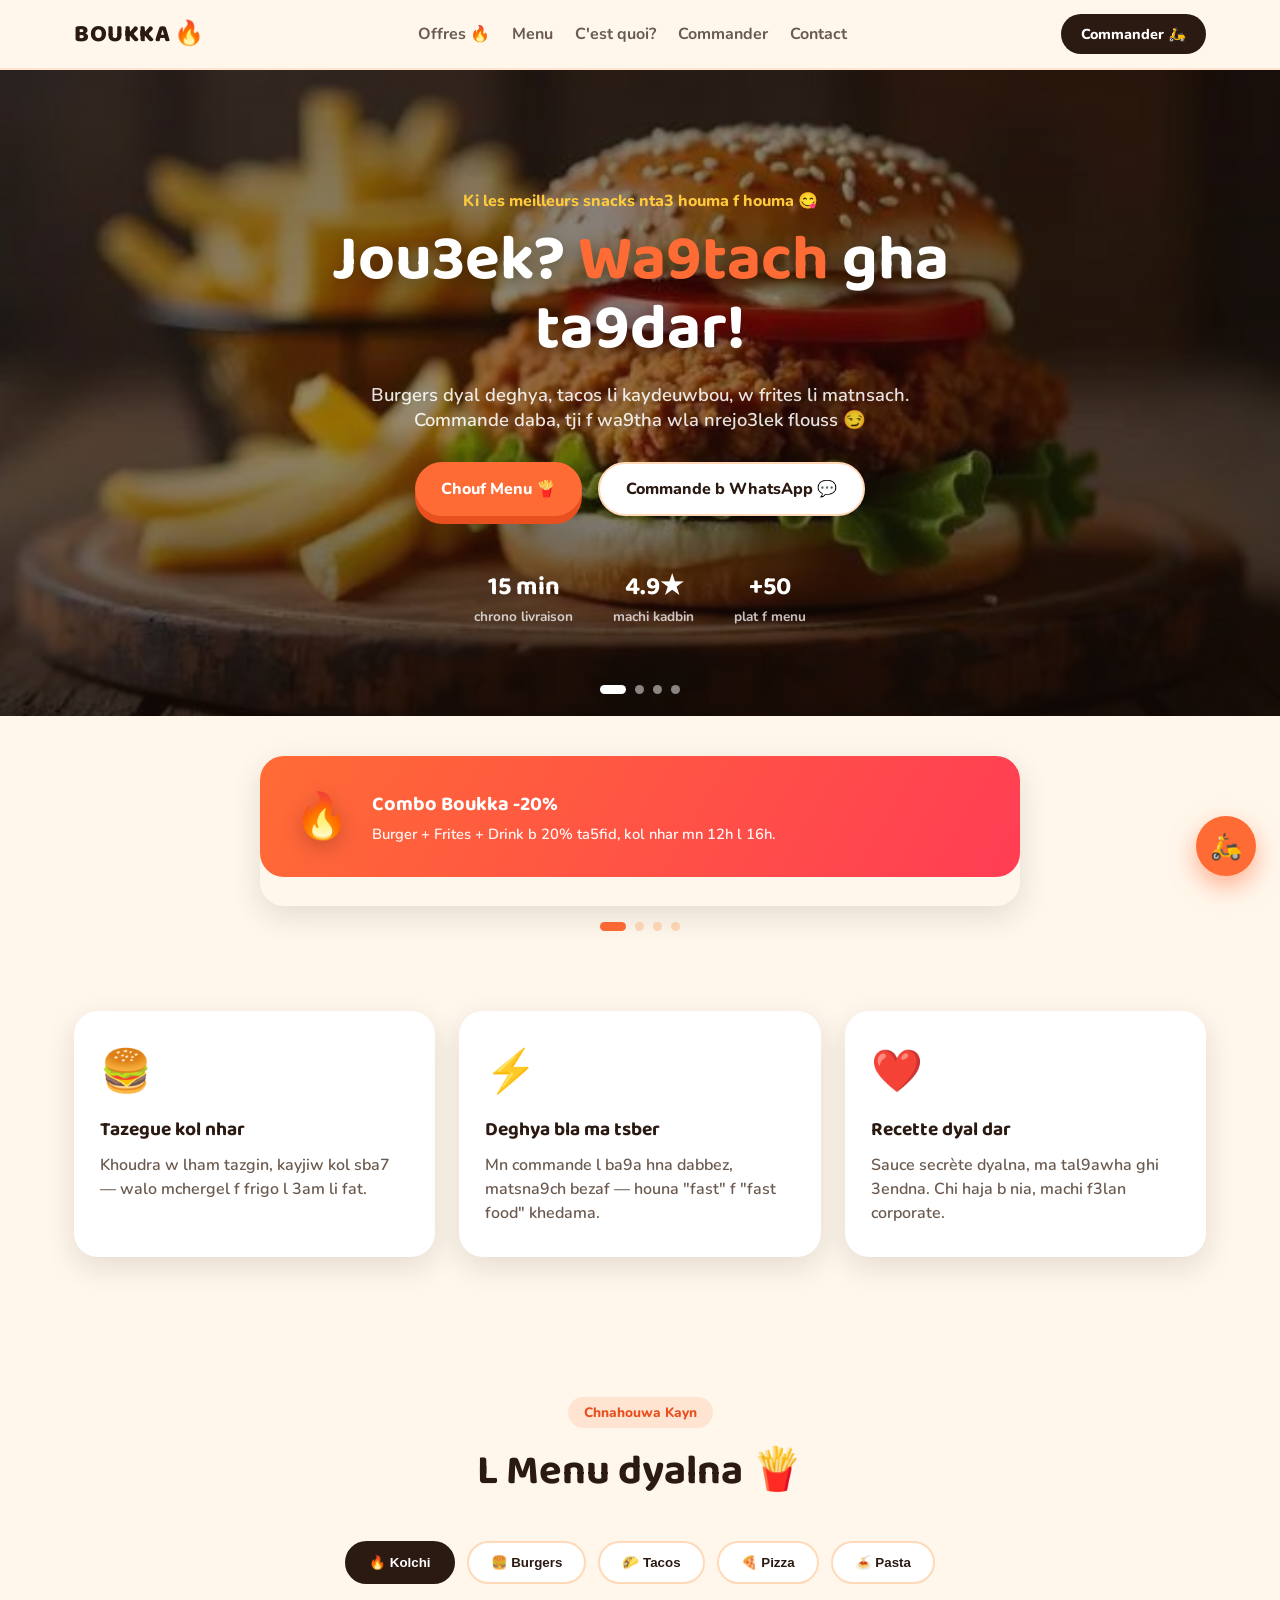
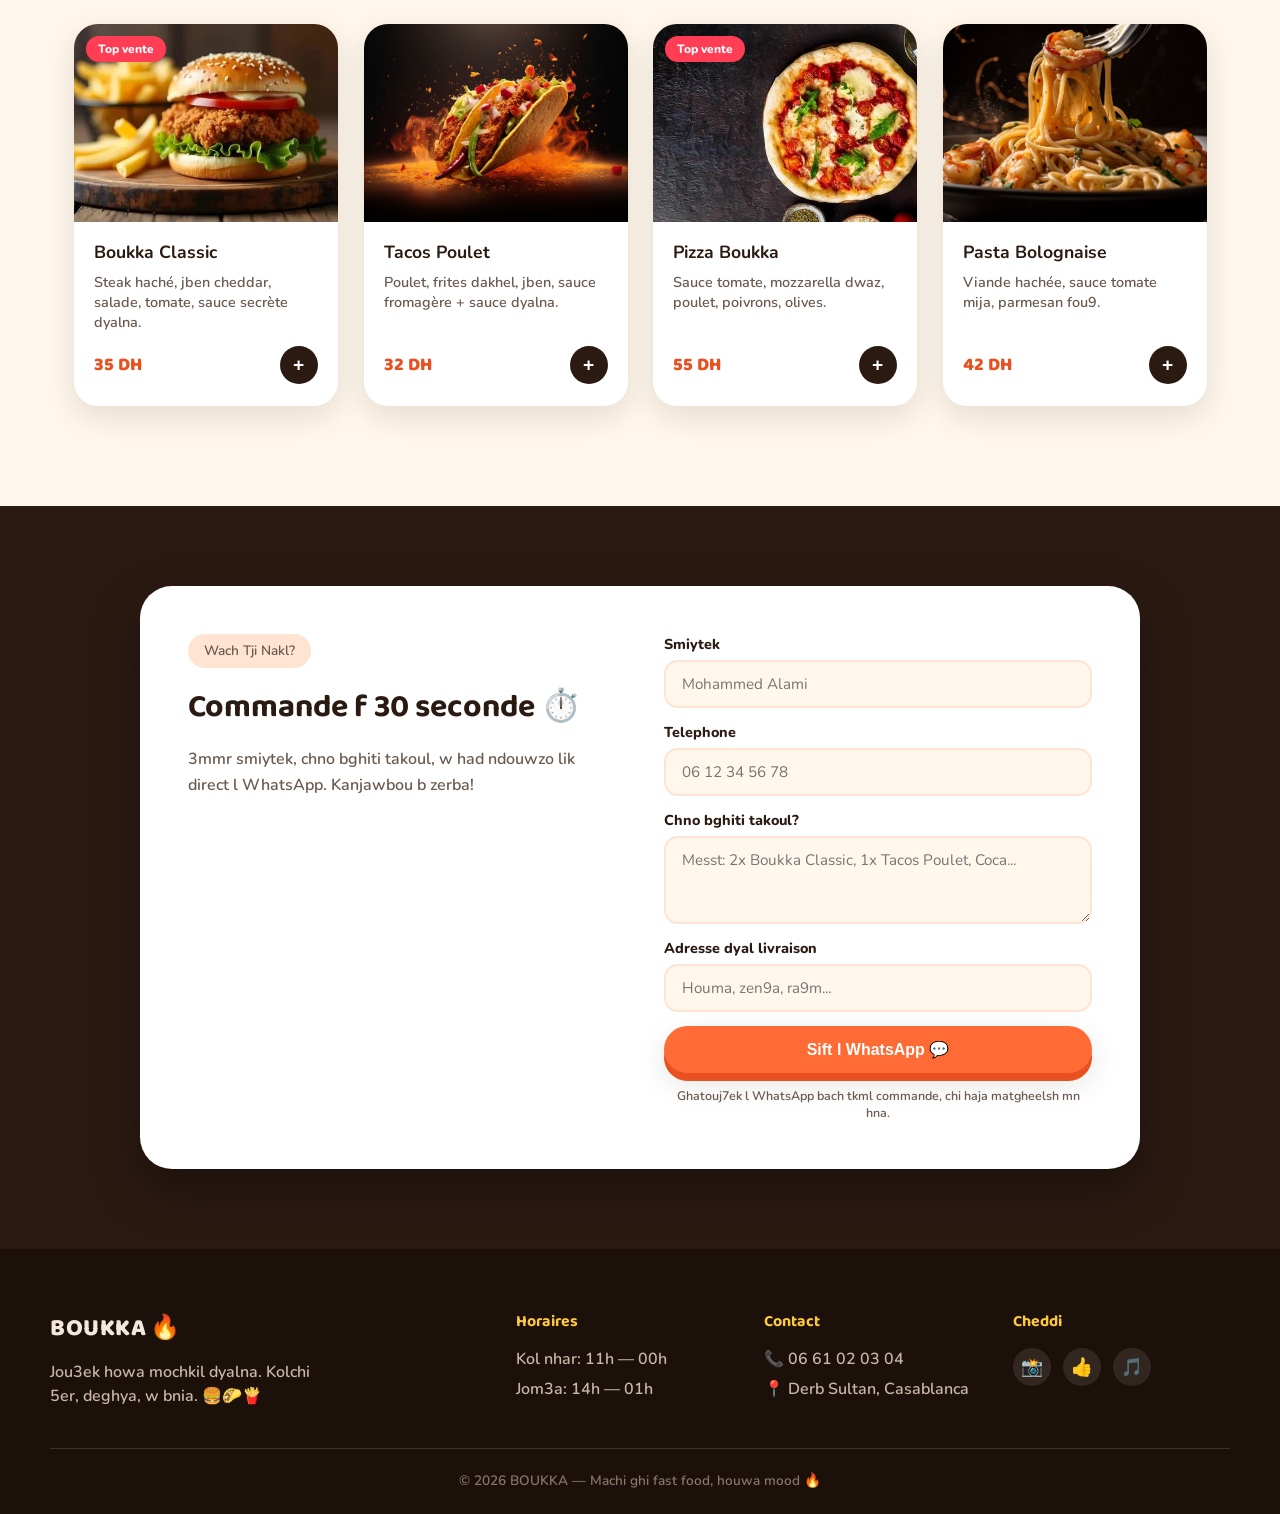
==== index.html @ 58d84404 "Initial commit: BOUKKA fast food website Site vitrine b menu, product pages, offers carousel, hero b" ====
<!DOCTYPE html>
<html lang="fr">
<head>
<meta charset="UTF-8">
<meta name="viewport" content="width=device-width, initial-scale=1.0">
<title>BOUKKA 🔥 Fast Food</title>
<link rel="preconnect" href="https://fonts.googleapis.com">
<link rel="preconnect" href="https://fonts.gstatic.com" crossorigin>
<link href="https://fonts.googleapis.com/css2?family=Baloo+2:wght@500;700;800&family=Nunito:wght@400;600;700;800&display=swap" rel="stylesheet">
<link rel="stylesheet" href="style.css">
</head>
<body>

<!-- ===== NAV ===== -->
<header class="nav" id="nav">
  <div class="nav-inner">
    <a href="#top" class="logo">BOUKKA<span>🔥</span></a>
    <nav class="nav-links" id="navLinks">
      <a href="#offers">Offres 🔥</a>
      <a href="#menu">Menu</a>
      <a href="#about">C'est quoi?</a>
      <a href="#order">Commander</a>
      <a href="#contact">Contact</a>
    </nav>
    <a href="#order" class="btn btn-nav">Commander 🛵</a>
    <button class="burger" id="burgerBtn" aria-label="menu">
      <span></span><span></span><span></span>
    </button>
  </div>
</header>

<!-- ===== HERO (tsawer khalfiya kaydouzo automatiquement) ===== -->
<section class="hero" id="top">
  <div class="hero-bg" id="heroBg">
    <div class="hero-bg-slide active"><img src="images/burger.jpg" alt="Boukka Classic"></div>
    <div class="hero-bg-slide"><img src="images/tacos.jpg" alt="Tacos Poulet"></div>
    <div class="hero-bg-slide"><img src="images/pizza.jpg" alt="Pizza Boukka"></div>
    <div class="hero-bg-slide"><img src="images/pasta.jpg" alt="Pasta Bolognaise"></div>
  </div>
  <div class="hero-overlay"></div>
  <div class="floaties">
    <span style="--x:8%; --d:0s;">🍔</span>
    <span style="--x:80%; --d:1.5s;">🌮</span>
    <span style="--x:20%; --d:3s;">🍟</span>
    <span style="--x:65%; --d:.8s;">🥤</span>
    <span style="--x:45%; --d:2.2s;">🍕</span>
    <span style="--x:90%; --d:3.6s;">🍗</span>
  </div>

  <div class="hero-content">
    <p class="hero-eyebrow">Ki les meilleurs snacks nta3 houma f houma 😋</p>
    <h1>Jou3ek? <span class="highlight">Wa9tach</span> gha ta9dar!</h1>
    <p class="hero-sub">Burgers dyal deghya, tacos li kaydeuwbou, w frites li matnsach. Commande daba, tji f wa9tha wla nrejo3lek flouss 😏</p>
    <div class="hero-cta">
      <a href="#menu" class="btn btn-primary">Chouf Menu 🍟</a>
      <a href="#order" class="btn btn-ghost">Commande b WhatsApp 💬</a>
    </div>
    <div class="hero-stats" id="heroStats">
      <div><strong data-count="15" data-suffix=" min">0 min</strong><span>chrono livraison</span></div>
      <div><strong data-count="4.9" data-decimals="1" data-suffix="★">0★</strong><span>machi kadbin</span></div>
      <div><strong data-count="50" data-prefix="+">+0</strong><span>plat f menu</span></div>
    </div>
  </div>
  <div class="hero-dots" id="heroDots"></div>
</section>

<!-- ===== OFFERS ===== -->
<section class="offers" id="offers">
  <div class="offers-inner">
    <div class="offers-track" id="offersTrack">
      <div class="offer-slide active">
        <span class="offer-emoji">🔥</span>
        <div class="offer-text">
          <h3>Combo Boukka -20%</h3>
          <p>Burger + Frites + Drink b 20% ta5fid, kol nhar mn 12h l 16h.</p>
        </div>
      </div>
      <div class="offer-slide">
        <span class="offer-emoji">🛵</span>
        <div class="offer-text">
          <h3>Livraison Gratuite</h3>
          <p>Fo9 100 DH d commande, matkhelseh walo f livraison.</p>
        </div>
      </div>
      <div class="offer-slide">
        <span class="offer-emoji">🍕🍕</span>
        <div class="offer-text">
          <h3>2 Pizza b Prix Wa7ed</h3>
          <p>Kol nhar tlata, khod jouj pizza w khelles ghi wa7da.</p>
        </div>
      </div>
      <div class="offer-slide">
        <span class="offer-emoji">⏰</span>
        <div class="offer-text">
          <h3>Happy Hour -15%</h3>
          <p>Mn 18h l 20h, kol commande -15% automatiquement.</p>
        </div>
      </div>
    </div>
    <div class="offers-dots" id="offersDots"></div>
  </div>
</section>

<!-- ===== ABOUT ===== -->
<section class="about" id="about">
  <div class="about-card reveal">
    <span class="emoji-big">🍔</span>
    <h3>Tazegue kol nhar</h3>
    <p>Khoudra w lham tazgin, kayjiw kol sba7 — walo mchergel f frigo l 3am li fat.</p>
  </div>
  <div class="about-card reveal">
    <span class="emoji-big">⚡</span>
    <h3>Deghya bla ma tsber</h3>
    <p>Mn commande l ba9a hna dabbez, matsna9ch bezaf — houna "fast" f "fast food" khedama.</p>
  </div>
  <div class="about-card reveal">
    <span class="emoji-big">❤️</span>
    <h3>Recette dyal dar</h3>
    <p>Sauce secrète dyalna, ma tal9awha ghi 3endna. Chi haja b nia, machi f3lan corporate.</p>
  </div>
</section>

<!-- ===== MENU ===== -->
<section class="menu" id="menu">
  <div class="section-head reveal">
    <p class="eyebrow">Chnahouwa Kayn</p>
    <h2>L Menu dyalna 🍟</h2>
  </div>

  <div class="tabs" id="tabs">
    <button class="tab active" data-cat="all">🔥 Kolchi</button>
    <button class="tab" data-cat="burgers">🍔 Burgers</button>
    <button class="tab" data-cat="tacos">🌮 Tacos</button>
    <button class="tab" data-cat="pizza">🍕 Pizza</button>
    <button class="tab" data-cat="pasta">🍝 Pasta</button>
  </div>

  <div class="menu-grid" id="menuGrid">
    <!-- filled by JS -->
  </div>
</section>

<!-- ===== ORDER ===== -->
<section class="order" id="order">
  <div class="order-card reveal">
    <div class="order-text">
      <p class="eyebrow">Wach Tji Nakl?</p>
      <h2>Commande f 30 seconde ⏱️</h2>
      <p>3mmr smiytek, chno bghiti takoul, w had ndouwzo lik direct l WhatsApp. Kanjawbou b zerba!</p>
    </div>
    <form class="order-form" id="orderForm">
      <div class="field">
        <label for="name">Smiytek</label>
        <input type="text" id="name" placeholder="Mohammed Alami" required>
      </div>
      <div class="field">
        <label for="phone">Telephone</label>
        <input type="tel" id="phone" placeholder="06 12 34 56 78" required>
      </div>
      <div class="field">
        <label for="items">Chno bghiti takoul?</label>
        <textarea id="items" rows="3" placeholder="Messt: 2x Boukka Classic, 1x Tacos Poulet, Coca..." required></textarea>
      </div>
      <div class="field">
        <label for="address">Adresse dyal livraison</label>
        <input type="text" id="address" placeholder="Houma, zen9a, ra9m..." required>
      </div>
      <button type="submit" class="btn btn-primary btn-full">Sift l WhatsApp 💬</button>
      <p class="form-note">Ghatouj7ek l WhatsApp bach tkml commande, chi haja matgheelsh mn hna.</p>
    </form>
  </div>
</section>

<!-- ===== CONTACT / FOOTER ===== -->
<footer class="footer" id="contact">
  <div class="footer-top">
    <div class="footer-brand">
      <span class="logo">BOUKKA<span>🔥</span></span>
      <p>Jou3ek howa mochkil dyalna. Kolchi 5er, deghya, w bnia. 🍔🌮🍟</p>
    </div>
    <div class="footer-col">
      <h4>Horaires</h4>
      <p>Kol nhar: 11h — 00h</p>
      <p>Jom3a: 14h — 01h</p>
    </div>
    <div class="footer-col">
      <h4>Contact</h4>
      <p>📞 06 61 02 03 04</p>
      <p>📍 Derb Sultan, Casablanca</p>
    </div>
    <div class="footer-col">
      <h4>Cheddi</h4>
      <div class="socials">
        <a href="#" aria-label="instagram">📸</a>
        <a href="#" aria-label="facebook">👍</a>
        <a href="#" aria-label="tiktok">🎵</a>
      </div>
    </div>
  </div>
  <div class="footer-bottom">
    <p>© 2026 BOUKKA — Machi ghi fast food, houwa mood 🔥</p>
  </div>
</footer>

<a href="#order" class="fab" aria-label="commande rapide">🛵</a>

<script src="menu-data.js"></script>
<script src="script.js"></script>
</body>
</html>
---- style.css ----
/* ===== Tokens ===== */
:root{
  --orange:#ff6b35;
  --orange-dark:#e8501f;
  --yellow:#ffc93c;
  --red:#ff3d54;
  --cream:#fff7ec;
  --ink:#2b1a12;
  --ink-soft:#6b5a4f;
  --white:#ffffff;
  --shadow:0 10px 30px rgba(43,26,18,.12);
  --radius:24px;
  --radius-sm:14px;
  font-size:16px;
}

*{box-sizing:border-box; margin:0; padding:0;}

html{scroll-behavior:smooth;}

body{
  font-family:'Nunito', sans-serif;
  color:var(--ink);
  background:var(--cream);
  overflow-x:hidden;
}

h1,h2,h3,.logo{font-family:'Baloo 2', sans-serif;}

img{max-width:100%; display:block;}

a{text-decoration:none; color:inherit;}

ul{list-style:none;}

.eyebrow{
  display:inline-block;
  font-weight:800;
  color:var(--orange-dark);
  background:#ffe4d1;
  padding:6px 16px;
  border-radius:999px;
  font-size:.85rem;
  margin-bottom:10px;
}

/* ===== Buttons ===== */
.btn{
  display:inline-flex;
  align-items:center;
  justify-content:center;
  gap:8px;
  padding:14px 26px;
  border-radius:999px;
  font-weight:800;
  font-size:1rem;
  border:none;
  cursor:pointer;
  transition:transform .18s ease, box-shadow .18s ease, background .18s ease;
  white-space:nowrap;
}
.btn:active{transform:scale(.96);}

.btn-primary{
  background:var(--orange);
  color:var(--white);
  box-shadow:0 8px 0 var(--orange-dark), var(--shadow);
  position:relative;
  overflow:hidden;
}
.btn-primary:hover{transform:translateY(-3px); box-shadow:0 11px 0 var(--orange-dark), var(--shadow);}
.btn-primary::after{
  content:"";
  position:absolute;
  top:0; left:-60%;
  width:40%; height:100%;
  background:linear-gradient(120deg, transparent, rgba(255,255,255,.45), transparent);
  transform:skewX(-20deg);
  transition:left .6s ease;
}
.btn-primary:hover::after{left:130%;}

.btn-ghost{
  background:var(--white);
  color:var(--ink);
  border:2px solid #ffd9b8;
}
.btn-ghost:hover{background:#fff1e2; transform:translateY(-3px);}

.btn-nav{
  background:var(--ink);
  color:var(--white);
  padding:10px 20px;
  font-size:.9rem;
}
.btn-nav:hover{background:var(--orange);}

.btn-full{width:100%;}

/* ===== Nav ===== */
.nav{
  position:sticky; top:0; z-index:100;
  background:rgba(255,247,236,.85);
  backdrop-filter:blur(10px);
  border-bottom:2px solid #ffe4d1;
  transition:box-shadow .3s ease, border-color .3s ease;
}
.nav.scrolled{
  box-shadow:0 8px 24px rgba(43,26,18,.1);
  border-bottom-color:transparent;
}
.nav-inner{
  max-width:1180px;
  margin:0 auto;
  padding:14px 24px;
  display:flex;
  align-items:center;
  justify-content:space-between;
  gap:20px;
}
.logo{
  font-size:1.5rem;
  font-weight:800;
  letter-spacing:.5px;
  color:var(--ink);
}
.logo span{margin-left:4px;}
.nav-links{
  display:flex;
  gap:22px;
  font-weight:700;
  color:var(--ink-soft);
}
.nav-links a{white-space:nowrap;}
.nav-links a:hover{color:var(--orange-dark);}

.burger{
  display:none;
  flex-direction:column;
  gap:5px;
  background:none;
  border:none;
  cursor:pointer;
  padding:6px;
}
.burger span{
  width:26px; height:3px;
  background:var(--ink);
  border-radius:4px;
  transition:.3s;
}

/* ===== Hero (tsawer khalfiya + text fou9) ===== */
.hero{
  position:relative;
  padding:120px 24px 90px;
  min-height:640px;
  display:flex;
  align-items:center;
  justify-content:center;
  text-align:center;
  overflow:hidden;
}
.hero-bg{
  position:absolute;
  top:-8%; left:0; right:0;
  height:116%;
  z-index:0;
  will-change:transform;
}
.hero-bg-slide{
  position:absolute;
  inset:0;
  opacity:0;
  visibility:hidden;
  transition:opacity .9s ease;
}
.hero-bg-slide.active{
  opacity:1;
  visibility:visible;
}
.hero-bg-slide img{
  width:100%;
  height:100%;
  object-fit:cover;
}
.hero-overlay{
  position:absolute;
  inset:0;
  z-index:1;
  background:
    linear-gradient(0deg, rgba(20,10,6,.75) 0%, rgba(20,10,6,.45) 45%, rgba(20,10,6,.55) 100%);
}

.floaties{
  position:absolute; inset:0;
  pointer-events:none;
  z-index:2;
}
.floaties span{
  position:absolute;
  left:var(--x);
  top:110%;
  font-size:2.2rem;
  animation:floatUp 7s ease-in infinite;
  animation-delay:var(--d);
  filter:drop-shadow(0 6px 10px rgba(0,0,0,.15));
}
@keyframes floatUp{
  0%{transform:translateY(0) rotate(0deg); opacity:0;}
  10%{opacity:1;}
  90%{opacity:1;}
  100%{transform:translateY(-115vh) rotate(25deg); opacity:0;}
}

.hero-content{position:relative; z-index:3; max-width:780px; margin:0 auto;}
.hero-eyebrow{
  font-weight:800;
  color:var(--yellow);
  margin-bottom:14px;
  font-size:1rem;
}
.hero h1{
  color:var(--white);
  font-size:clamp(2.4rem, 6vw, 4rem);
  line-height:1.08;
  margin-bottom:18px;
  text-shadow:0 4px 18px rgba(0,0,0,.35);
}
.highlight{
  color:var(--orange);
  position:relative;
  display:inline-block;
}
.hero-sub{
  font-size:1.15rem;
  color:rgba(255,255,255,.88);
  max-width:560px;
  margin:0 auto 30px;
  font-weight:600;
}
.hero-cta{
  display:flex;
  gap:16px;
  justify-content:center;
  flex-wrap:wrap;
  margin-bottom:50px;
}
.hero-stats{
  display:flex;
  gap:40px;
  justify-content:center;
  flex-wrap:wrap;
}
.hero-stats div{display:flex; flex-direction:column;}
.hero-stats strong{font-size:1.6rem; font-family:'Baloo 2', sans-serif; color:var(--white);}
.hero-stats span{color:rgba(255,255,255,.75); font-weight:700; font-size:.85rem;}

.hero-dots{
  position:absolute;
  left:0; right:0; bottom:22px;
  display:flex;
  justify-content:center;
  gap:9px;
  z-index:3;
}
.hero-dots button{
  width:9px; height:9px;
  border-radius:50%;
  border:none;
  background:rgba(255,255,255,.5);
  cursor:pointer;
  padding:0;
  transition:.25s;
}
.hero-dots button.active{
  background:var(--white);
  width:26px;
  border-radius:6px;
}

/* ===== Offers carousel ===== */
.offers{
  padding:40px 24px;
}
.offers-inner{
  max-width:760px;
  margin:0 auto;
}
.offers-track{
  position:relative;
  border-radius:var(--radius);
  box-shadow:var(--shadow);
  min-height:150px;
}
.offer-slide{
  position:absolute;
  inset:0;
  display:flex;
  align-items:center;
  gap:22px;
  padding:30px 34px;
  background:linear-gradient(120deg, var(--orange), var(--red));
  color:var(--white);
  border-radius:var(--radius);
  opacity:0;
  visibility:hidden;
  transition:opacity .5s ease;
}
.offer-slide.active{
  position:relative;
  opacity:1;
  visibility:visible;
}
.offer-emoji{
  font-size:2.8rem;
  flex-shrink:0;
  filter:drop-shadow(0 6px 10px rgba(0,0,0,.2));
}
.offer-text h3{
  font-family:'Baloo 2', sans-serif;
  font-size:1.25rem;
  margin-bottom:4px;
}
.offer-text p{
  font-weight:600;
  opacity:.95;
  font-size:.92rem;
  line-height:1.4;
}
.offers-dots{
  display:flex;
  justify-content:center;
  gap:9px;
  margin-top:16px;
}
.offers-dots button{
  width:9px; height:9px;
  border-radius:50%;
  border:none;
  background:#ffd9b8;
  cursor:pointer;
  padding:0;
  transition:.25s;
}
.offers-dots button.active{
  background:var(--orange);
  width:26px;
  border-radius:6px;
}

@media (max-width: 560px){
  .offer-slide{
    flex-direction:column;
    text-align:center;
    padding:26px 22px;
  }
}

/* ===== About ===== */
.about{
  max-width:1180px;
  margin:0 auto;
  padding:40px 24px 90px;
  display:grid;
  grid-template-columns:repeat(3, 1fr);
  gap:24px;
}
.about-card{
  background:var(--white);
  border-radius:var(--radius);
  padding:32px 26px;
  box-shadow:var(--shadow);
  transition:transform .25s ease;
}
.about-card:hover{transform:translateY(-6px) rotate(-1deg);}
.emoji-big{font-size:2.6rem; display:block; margin-bottom:14px;}
.about-card h3{font-size:1.2rem; margin-bottom:8px;}
.about-card p{color:var(--ink-soft); font-weight:600; line-height:1.5;}

/* ===== Menu ===== */
.menu{
  max-width:1180px;
  margin:0 auto;
  padding:50px 24px 100px;
}
.section-head{text-align:center; margin-bottom:36px;}
.section-head h2{font-size:clamp(2rem, 4vw, 2.6rem);}

.tabs{
  display:flex;
  justify-content:center;
  gap:12px;
  flex-wrap:wrap;
  margin-bottom:40px;
}
.tab{
  padding:12px 22px;
  border-radius:999px;
  border:2px solid #ffd9b8;
  background:var(--white);
  font-weight:800;
  cursor:pointer;
  transition:.2s;
  color:var(--ink);
}
.tab:hover{background:#fff1e2;}
.tab.active{
  background:var(--ink);
  border-color:var(--ink);
  color:var(--white);
}

.menu-grid{
  display:grid;
  grid-template-columns:repeat(auto-fill, minmax(260px, 1fr));
  gap:26px;
}
.item-card{
  background:var(--white);
  border-radius:var(--radius);
  overflow:hidden;
  box-shadow:var(--shadow);
  transition:transform .25s ease, box-shadow .25s ease;
  display:flex;
  flex-direction:column;
  animation:pop .4s ease both;
  cursor:pointer;
}
.item-card:hover{transform:translateY(-8px); box-shadow:0 16px 34px rgba(43,26,18,.18);}

@keyframes pop{
  from{opacity:0; transform:translateY(16px) scale(.96);}
  to{opacity:1; transform:translateY(0) scale(1);}
}

.item-photo{
  position:relative;
  aspect-ratio:4/3;
  background:linear-gradient(135deg, #ffd9b8, #ffc93c);
  display:flex;
  align-items:center;
  justify-content:center;
  overflow:hidden;
}
.item-photo img{
  width:100%; height:100%;
  object-fit:cover;
  position:absolute; inset:0;
}
.item-photo img.img-hover{
  opacity:0;
  transition:opacity .35s ease;
  z-index:1;
}
.item-card:hover .item-photo img.img-hover{
  opacity:1;
}
.item-photo:hover img.img-hover{
  opacity:1;
}
.item-badge{
  position:absolute;
  top:12px; left:12px;
  background:var(--red);
  color:var(--white);
  font-weight:800;
  font-size:.75rem;
  padding:5px 12px;
  border-radius:999px;
  z-index:2;
}

.item-body{
  padding:18px 20px 22px;
  display:flex;
  flex-direction:column;
  gap:8px;
  flex:1;
}
.item-body h4{font-size:1.1rem;}
.item-body p{
  color:var(--ink-soft);
  font-size:.9rem;
  font-weight:600;
  line-height:1.4;
  flex:1;
}
.item-foot{
  display:flex;
  align-items:center;
  justify-content:space-between;
  margin-top:6px;
}
.price{
  font-family:'Baloo 2', sans-serif;
  font-weight:800;
  font-size:1.15rem;
  color:var(--orange-dark);
}
.add-btn{
  width:38px; height:38px;
  border-radius:50%;
  background:var(--ink);
  color:var(--white);
  border:none;
  font-size:1.2rem;
  font-weight:800;
  cursor:pointer;
  transition:.2s;
}
.add-btn:hover{background:var(--orange); transform:rotate(90deg);}

/* ===== Product detail ===== */
.product-detail{
  max-width:1180px;
  margin:0 auto;
  padding:40px 24px 40px;
}
.back-link{
  display:inline-block;
  font-weight:800;
  color:var(--ink-soft);
  margin-bottom:24px;
  transition:.2s;
}
.back-link:hover{color:var(--orange-dark);}

.product-grid{
  display:grid;
  grid-template-columns:1fr 1fr;
  gap:46px;
  align-items:center;
}
.product-photo{
  aspect-ratio:1/1;
  border-radius:32px;
  box-shadow:var(--shadow);
}
.product-info .eyebrow{margin-bottom:14px;}
.product-info h1{
  font-family:'Baloo 2', sans-serif;
  font-size:clamp(1.8rem, 4vw, 2.6rem);
  margin-bottom:14px;
}
.product-desc{
  color:var(--ink-soft);
  font-weight:600;
  font-size:1.05rem;
  line-height:1.6;
  margin-bottom:18px;
}
.product-price{
  font-family:'Baloo 2', sans-serif;
  font-weight:800;
  font-size:1.8rem;
  color:var(--orange-dark);
  margin-bottom:22px;
}
.qty-stepper{
  display:inline-flex;
  align-items:center;
  gap:18px;
  background:var(--cream);
  border:2px solid #ffe4d1;
  border-radius:999px;
  padding:8px 22px;
  margin-bottom:26px;
}
.qty-stepper button{
  width:32px; height:32px;
  border-radius:50%;
  border:none;
  background:var(--ink);
  color:var(--white);
  font-size:1.2rem;
  font-weight:800;
  cursor:pointer;
  transition:.2s;
}
.qty-stepper button:hover{background:var(--orange);}
.qty-stepper span{
  font-weight:800;
  font-size:1.1rem;
  min-width:20px;
  text-align:center;
}
.product-notfound{
  text-align:center;
  padding:60px 24px;
}
.product-notfound h2{margin-bottom:12px;}
.product-notfound p{color:var(--ink-soft); font-weight:600; margin-bottom:24px;}

@media (max-width: 760px){
  .product-grid{grid-template-columns:1fr; gap:28px;}
}

/* ===== Order ===== */
.order{
  background:var(--ink);
  padding:80px 24px;
}
.order-card{
  max-width:1000px;
  margin:0 auto;
  background:var(--white);
  border-radius:32px;
  padding:48px;
  display:grid;
  grid-template-columns:1fr 1fr;
  gap:48px;
  box-shadow:0 20px 50px rgba(0,0,0,.35);
}
.order-text .eyebrow{margin-bottom:14px;}
.order-text h2{font-size:2rem; margin-bottom:14px;}
.order-text p{color:var(--ink-soft); font-weight:600; line-height:1.6;}

.order-form{display:flex; flex-direction:column; gap:14px;}
.field{display:flex; flex-direction:column; gap:6px;}
.field label{font-weight:800; font-size:.9rem;}
.field input, .field textarea{
  border:2px solid #ffe4d1;
  border-radius:var(--radius-sm);
  padding:12px 16px;
  font-family:inherit;
  font-size:.95rem;
  background:var(--cream);
  resize:vertical;
  transition:.2s;
}
.field input:focus, .field textarea:focus{
  outline:none;
  border-color:var(--orange);
  background:var(--white);
}
.form-note{
  font-size:.78rem;
  color:var(--ink-soft);
  text-align:center;
  font-weight:600;
}

/* ===== Footer ===== */
.footer{
  background:#1c110a;
  color:#f4e8dd;
  padding:60px 24px 24px;
}
.footer-top{
  max-width:1180px;
  margin:0 auto;
  display:grid;
  grid-template-columns:2fr 1fr 1fr 1fr;
  gap:32px;
  padding-bottom:40px;
  border-bottom:1px solid rgba(244,232,221,.15);
}
.footer-brand .logo{color:#f4e8dd;}
.footer-brand p{
  margin-top:12px;
  color:#c9b6a7;
  font-weight:600;
  max-width:260px;
  line-height:1.5;
}
.footer-col h4{
  font-family:'Baloo 2', sans-serif;
  margin-bottom:14px;
  color:var(--yellow);
}
.footer-col p{
  color:#c9b6a7;
  font-weight:600;
  margin-bottom:8px;
}
.socials{display:flex; gap:12px;}
.socials a{
  width:38px; height:38px;
  border-radius:50%;
  background:rgba(244,232,221,.1);
  display:flex; align-items:center; justify-content:center;
  font-size:1.1rem;
  transition:.2s;
}
.socials a:hover{background:var(--orange); transform:translateY(-3px);}
.footer-bottom{
  max-width:1180px;
  margin:0 auto;
  padding-top:22px;
  text-align:center;
  color:#8a7669;
  font-weight:600;
  font-size:.85rem;
}

/* ===== FAB ===== */
.fab{
  position:fixed;
  bottom:24px; right:24px;
  width:60px; height:60px;
  border-radius:50%;
  background:var(--orange);
  color:var(--white);
  display:flex; align-items:center; justify-content:center;
  font-size:1.6rem;
  box-shadow:0 10px 24px rgba(255,107,53,.5);
  z-index:90;
  animation:bounce 2.4s ease-in-out infinite;
}
@keyframes bounce{
  0%,100%{transform:translateY(0);}
  50%{transform:translateY(-8px);}
}

/* ===== Responsive ===== */
@media (max-width: 900px){
  .about{grid-template-columns:1fr;}
  .order-card{grid-template-columns:1fr;}
  .footer-top{grid-template-columns:1fr 1fr;}
}

@media (max-width: 900px){
  .nav-links{
    position:absolute;
    top:100%; left:0; right:0;
    background:var(--cream);
    flex-direction:column;
    padding:20px 24px;
    gap:18px;
    border-bottom:2px solid #ffe4d1;
    display:none;
  }
  .nav-links.open{display:flex;}
  .burger{display:flex;}
  .btn-nav{display:none;}
  .footer-top{grid-template-columns:1fr;}
  .order-card{padding:28px;}
}

/* ===== Scroll reveal ===== */
.reveal{
  opacity:0;
  transform:translateY(28px);
  transition:opacity .7s ease, transform .7s ease;
}
.reveal.in-view{
  opacity:1;
  transform:translateY(0);
}
@media (prefers-reduced-motion: reduce){
  .reveal{opacity:1; transform:none; transition:none;}
}
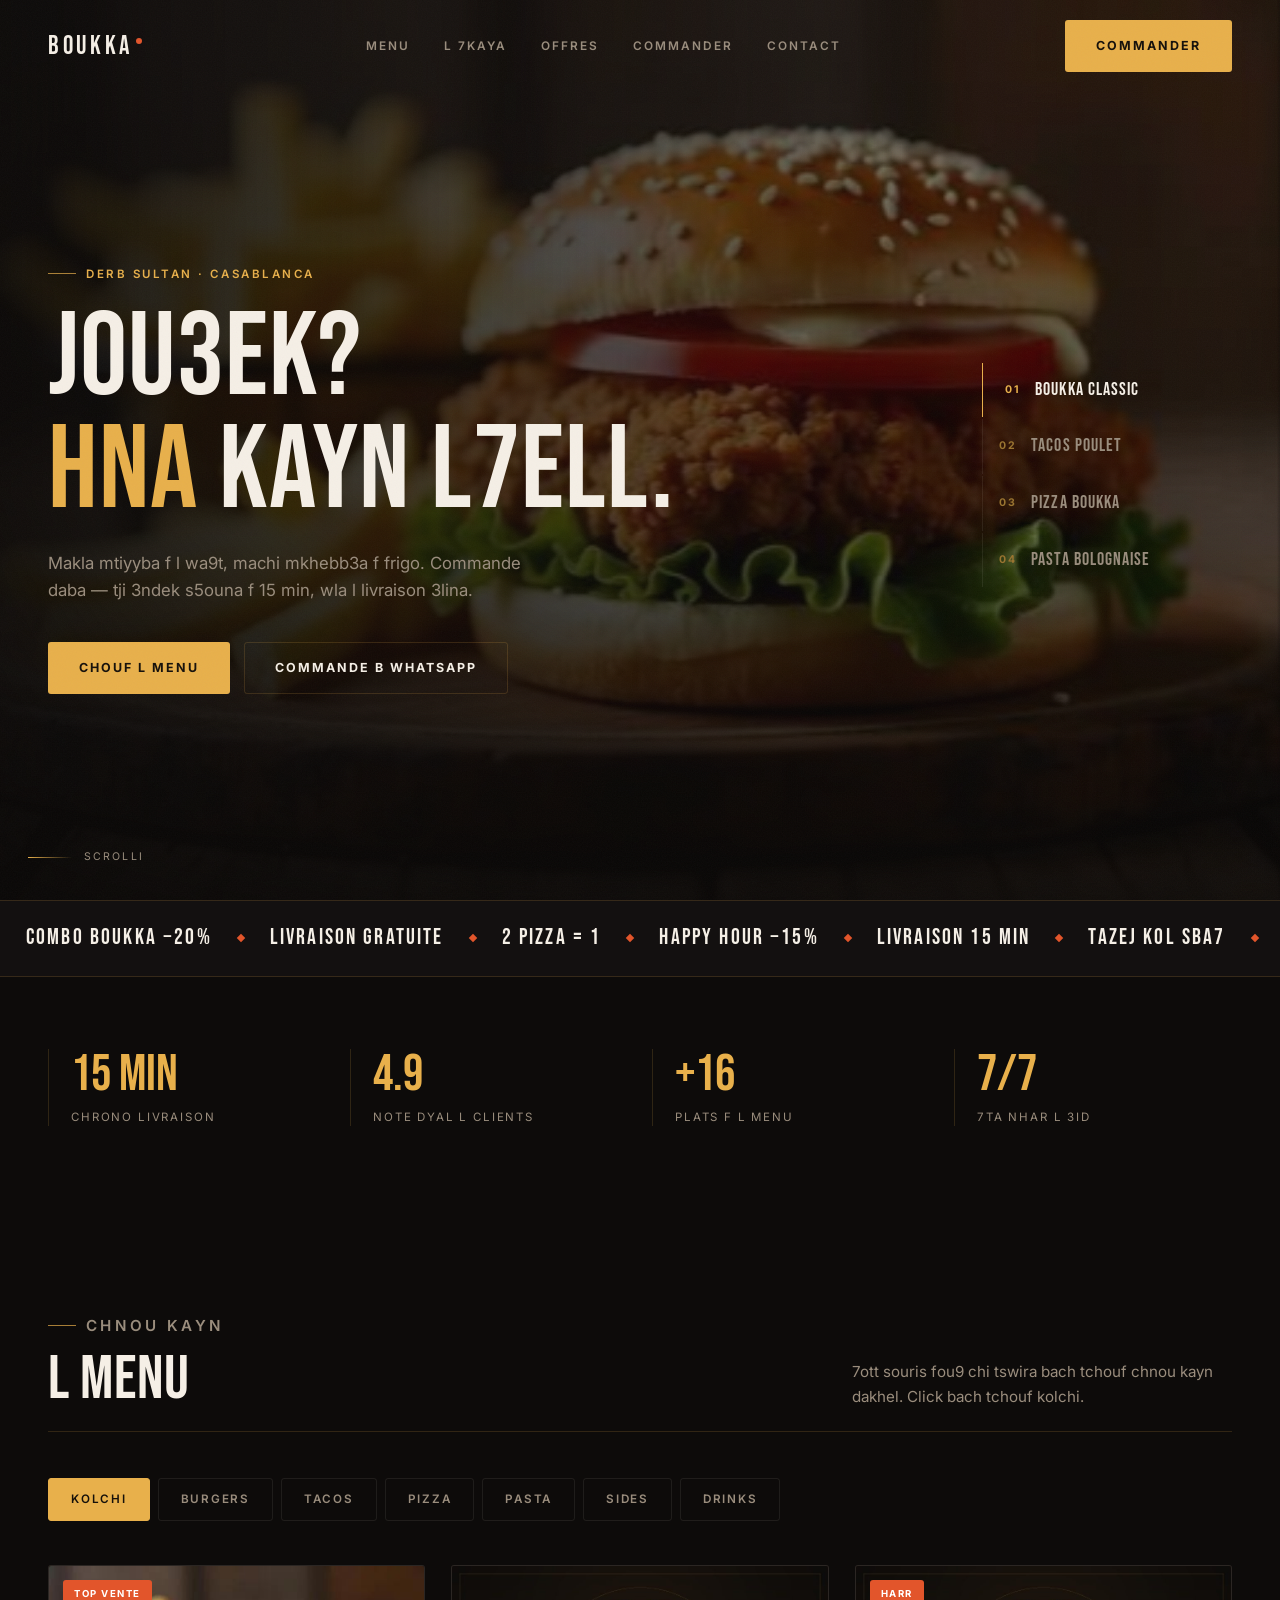
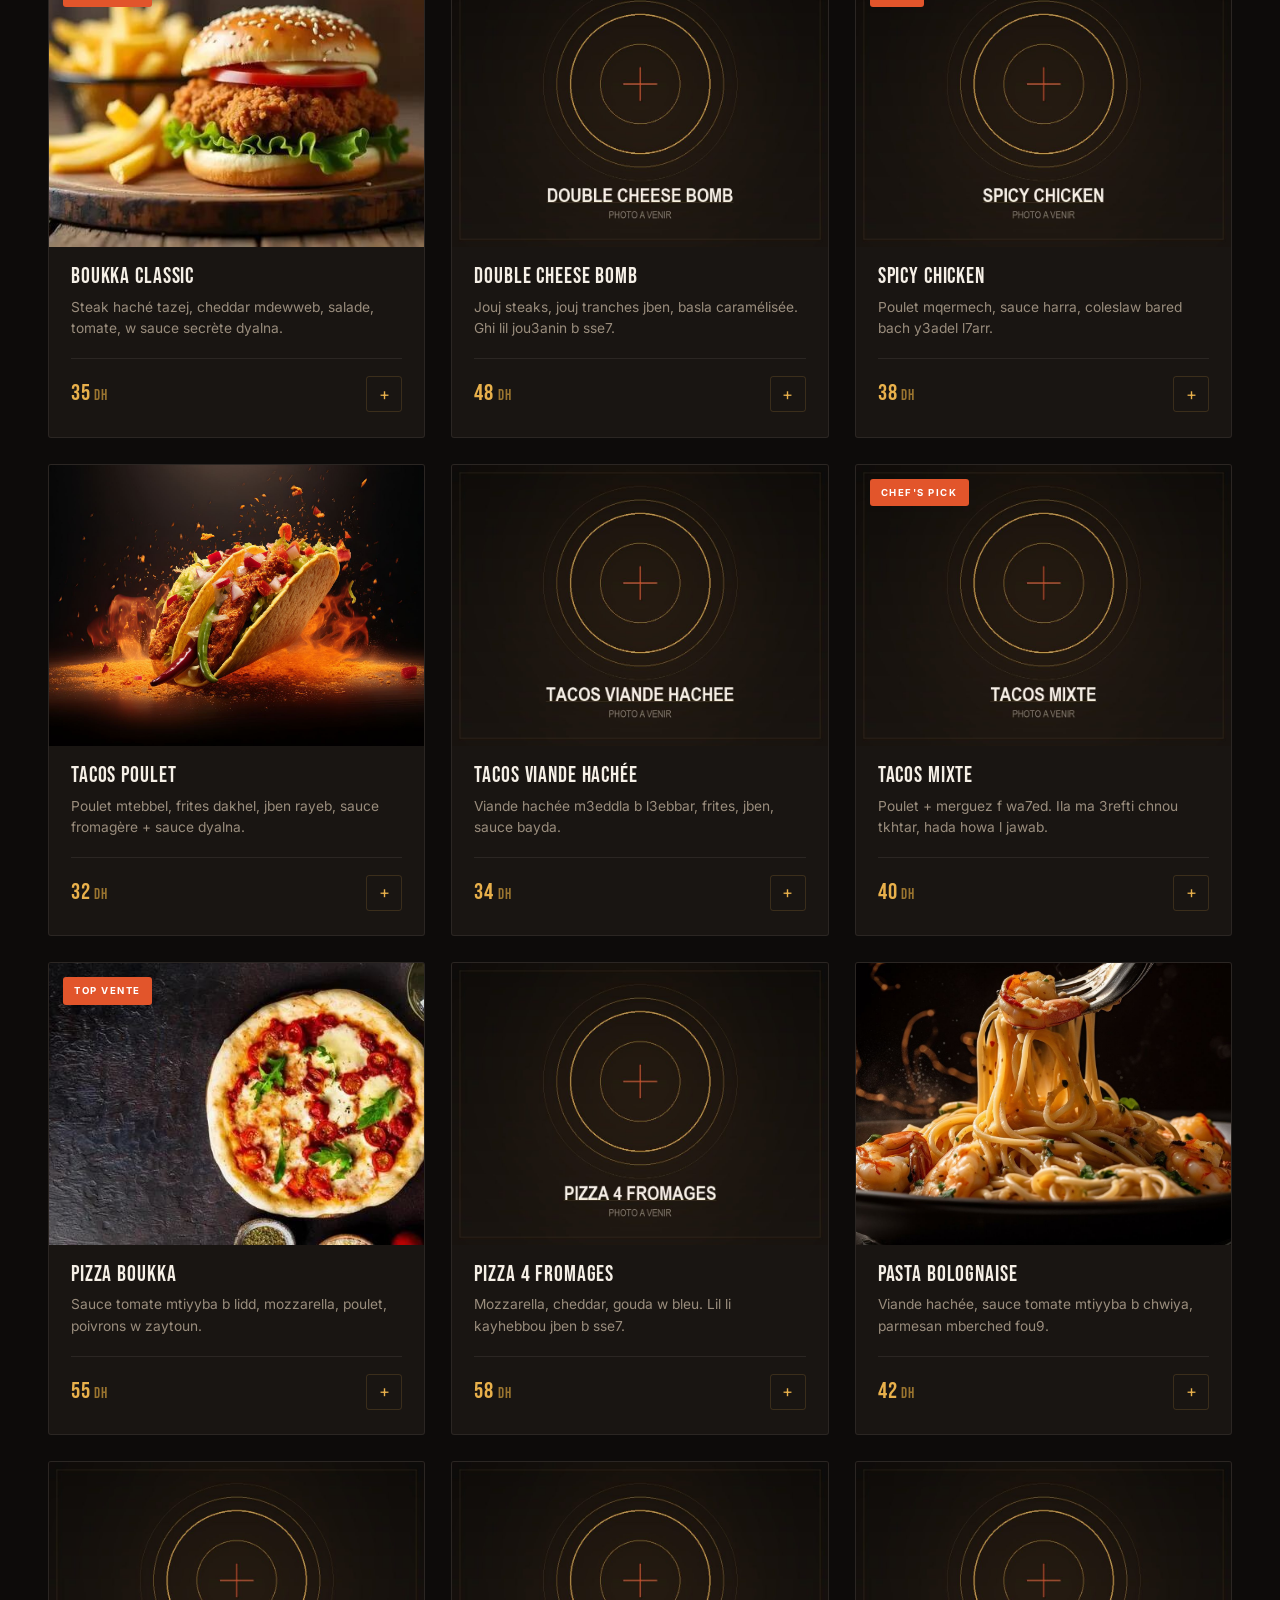
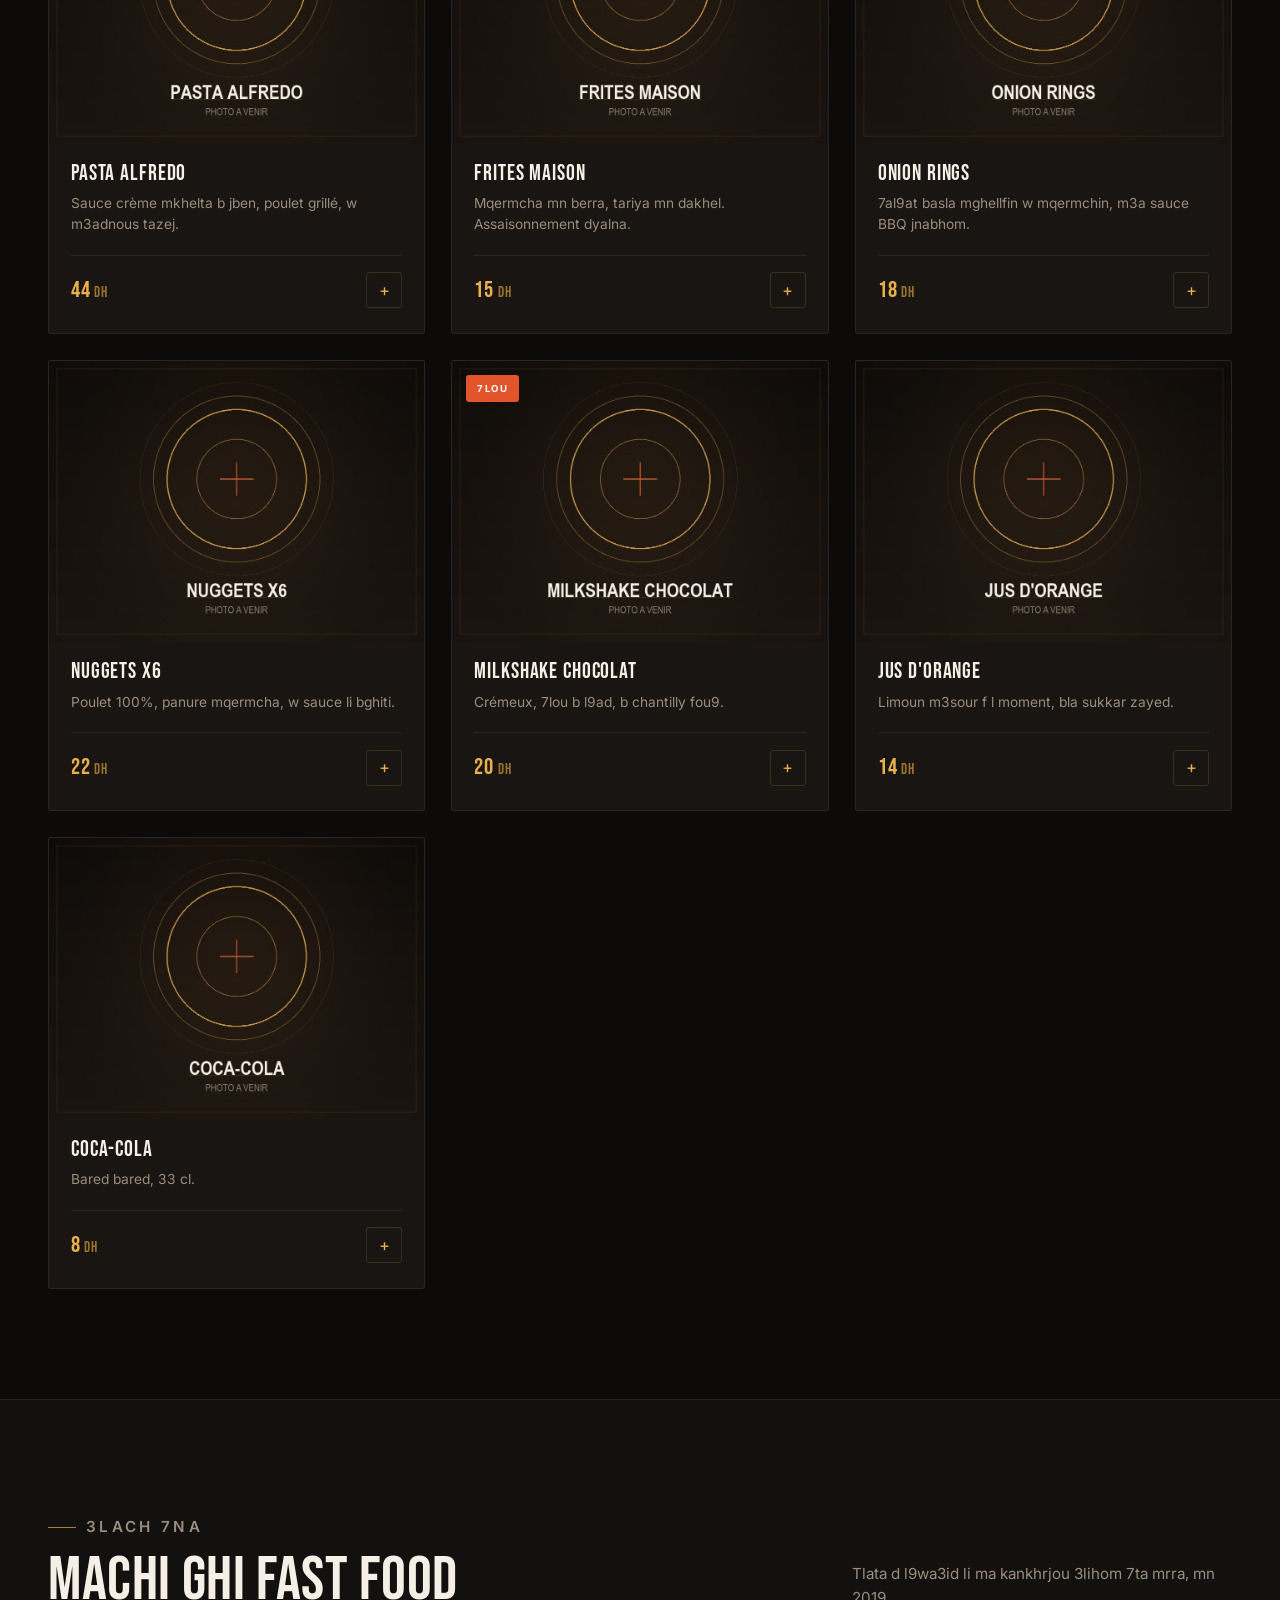
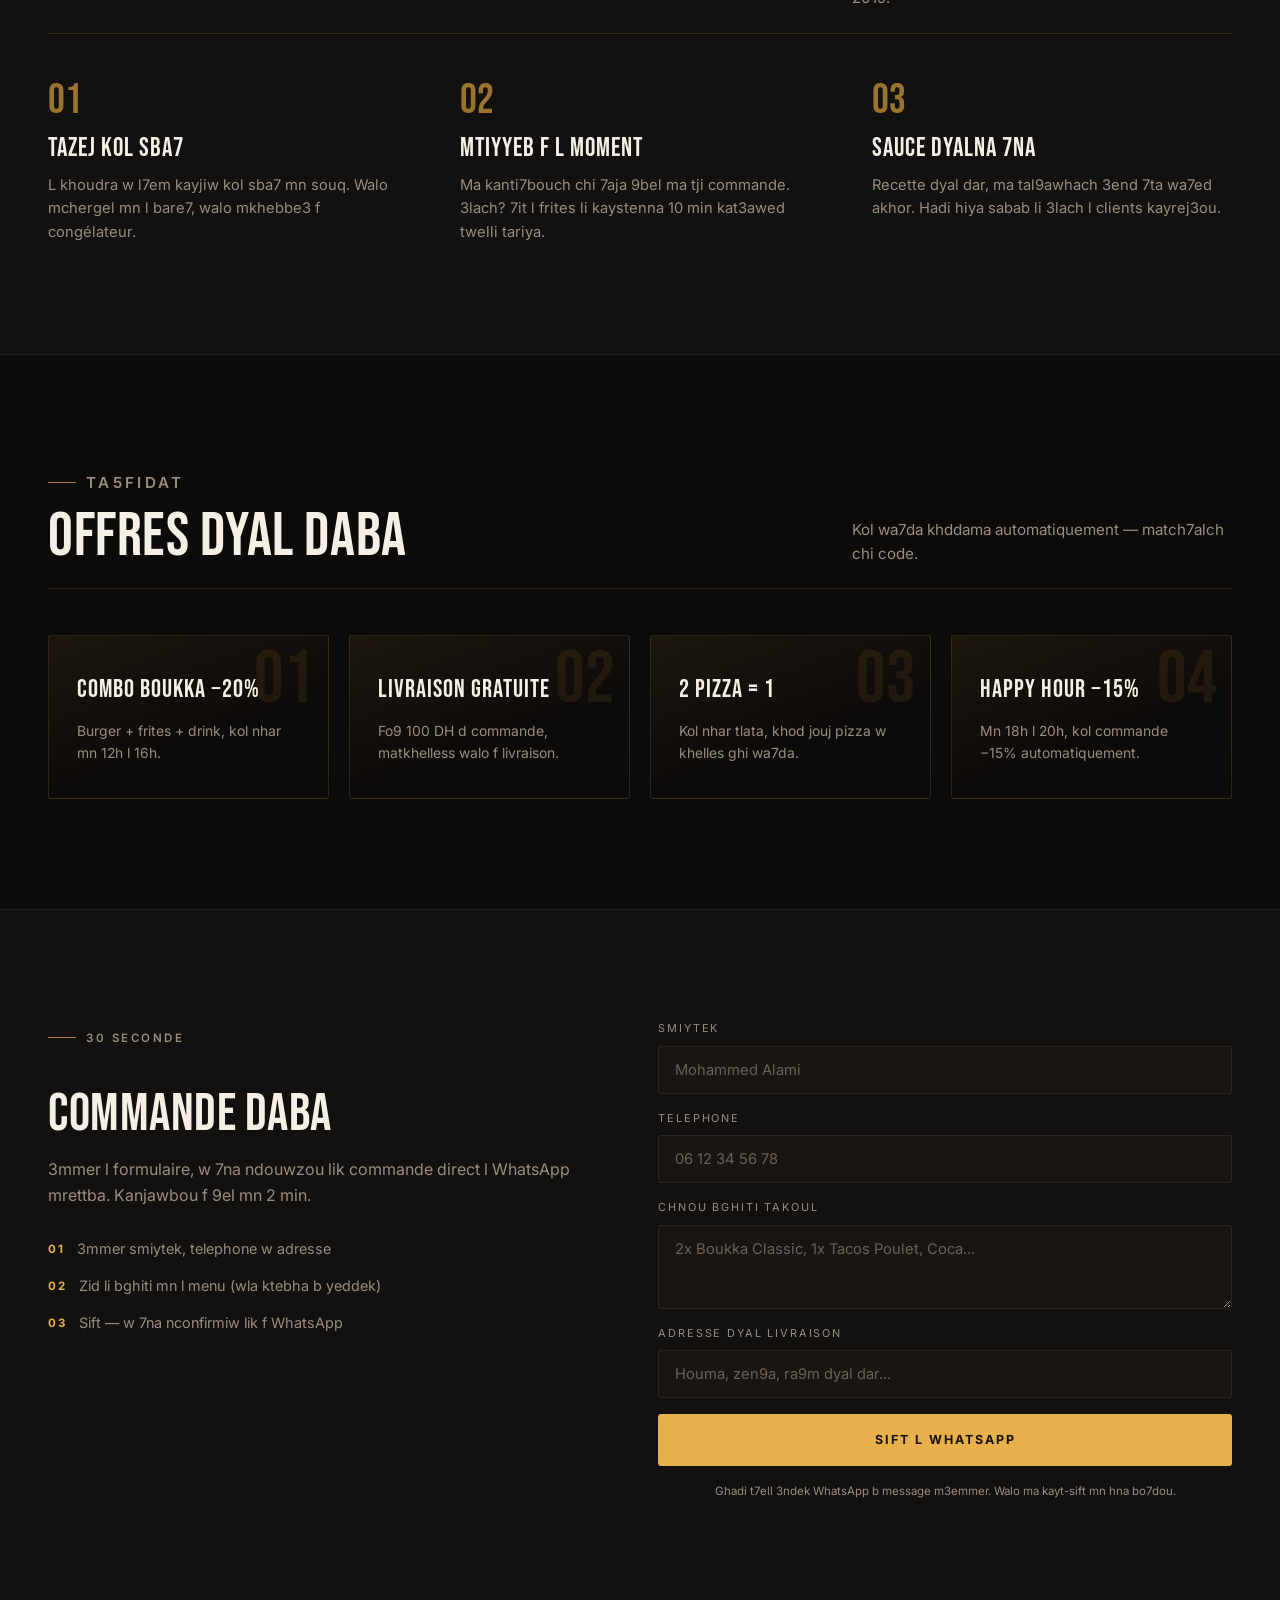
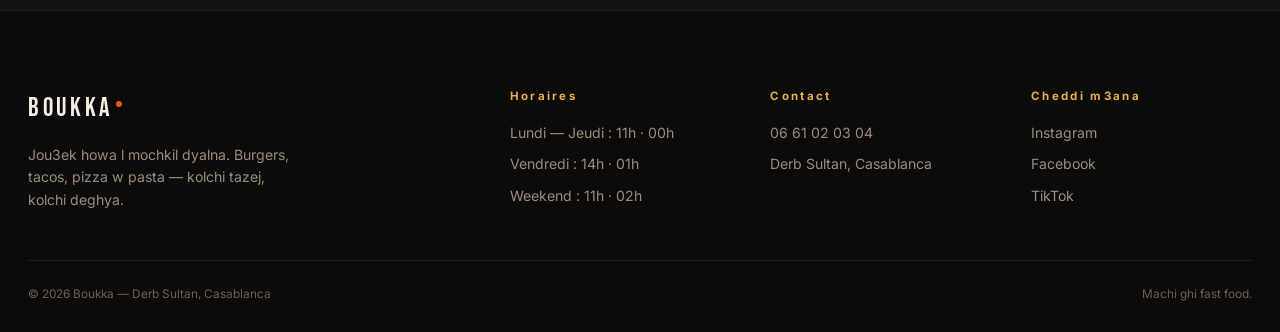
==== commit c5edfffb: "Refonte kamla: thème "Dark Gourmet" + menu mwess3 Thème jdid (khalfiya soda, gold + ember, Bebas Neu" ====
--- a/index.html
+++ b/index.html
@@ -3,208 +3,200 @@
 <head>
 <meta charset="UTF-8">
 <meta name="viewport" content="width=device-width, initial-scale=1.0">
-<title>BOUKKA 🔥 Fast Food</title>
+<title>BOUKKA — Fast Food, Casablanca</title>
+<meta name="description" content="Burgers, tacos, pizza w pasta mtiyybin f l wa9t. Commande b WhatsApp, tji 3ndek f 15 min. Derb Sultan, Casablanca.">
 <link rel="preconnect" href="https://fonts.googleapis.com">
 <link rel="preconnect" href="https://fonts.gstatic.com" crossorigin>
-<link href="https://fonts.googleapis.com/css2?family=Baloo+2:wght@500;700;800&family=Nunito:wght@400;600;700;800&display=swap" rel="stylesheet">
+<link href="https://fonts.googleapis.com/css2?family=Bebas+Neue&family=Inter:wght@400;500;600;700&display=swap" rel="stylesheet">
 <link rel="stylesheet" href="style.css">
 </head>
 <body>
 
-<!-- ===== NAV ===== -->
+<!-- ============ NAV ============ -->
 <header class="nav" id="nav">
   <div class="nav-inner">
-    <a href="#top" class="logo">BOUKKA<span>🔥</span></a>
+    <a href="#top" class="logo">Boukka<i></i></a>
     <nav class="nav-links" id="navLinks">
-      <a href="#offers">Offres 🔥</a>
       <a href="#menu">Menu</a>
-      <a href="#about">C'est quoi?</a>
+      <a href="#story">L 7kaya</a>
+      <a href="#offers">Offres</a>
       <a href="#order">Commander</a>
       <a href="#contact">Contact</a>
     </nav>
-    <a href="#order" class="btn btn-nav">Commander 🛵</a>
-    <button class="burger" id="burgerBtn" aria-label="menu">
+    <a href="#order" class="btn btn-gold">Commander</a>
+    <button class="burger" id="burgerBtn" aria-label="Menu" aria-expanded="false">
       <span></span><span></span><span></span>
     </button>
   </div>
 </header>
 
-<!-- ===== HERO (tsawer khalfiya kaydouzo automatiquement) ===== -->
+<!-- ============ HERO ============ -->
 <section class="hero" id="top">
-  <div class="hero-bg" id="heroBg">
-    <div class="hero-bg-slide active"><img src="images/burger.jpg" alt="Boukka Classic"></div>
-    <div class="hero-bg-slide"><img src="images/tacos.jpg" alt="Tacos Poulet"></div>
-    <div class="hero-bg-slide"><img src="images/pizza.jpg" alt="Pizza Boukka"></div>
-    <div class="hero-bg-slide"><img src="images/pasta.jpg" alt="Pasta Bolognaise"></div>
-  </div>
-  <div class="hero-overlay"></div>
-  <div class="floaties">
-    <span style="--x:8%; --d:0s;">🍔</span>
-    <span style="--x:80%; --d:1.5s;">🌮</span>
-    <span style="--x:20%; --d:3s;">🍟</span>
-    <span style="--x:65%; --d:.8s;">🥤</span>
-    <span style="--x:45%; --d:2.2s;">🍕</span>
-    <span style="--x:90%; --d:3.6s;">🍗</span>
-  </div>
-
-  <div class="hero-content">
-    <p class="hero-eyebrow">Ki les meilleurs snacks nta3 houma f houma 😋</p>
-    <h1>Jou3ek? <span class="highlight">Wa9tach</span> gha ta9dar!</h1>
-    <p class="hero-sub">Burgers dyal deghya, tacos li kaydeuwbou, w frites li matnsach. Commande daba, tji f wa9tha wla nrejo3lek flouss 😏</p>
-    <div class="hero-cta">
-      <a href="#menu" class="btn btn-primary">Chouf Menu 🍟</a>
-      <a href="#order" class="btn btn-ghost">Commande b WhatsApp 💬</a>
-    </div>
-    <div class="hero-stats" id="heroStats">
-      <div><strong data-count="15" data-suffix=" min">0 min</strong><span>chrono livraison</span></div>
-      <div><strong data-count="4.9" data-decimals="1" data-suffix="★">0★</strong><span>machi kadbin</span></div>
-      <div><strong data-count="50" data-prefix="+">+0</strong><span>plat f menu</span></div>
-    </div>
-  </div>
-  <div class="hero-dots" id="heroDots"></div>
-</section>
-
-<!-- ===== OFFERS ===== -->
-<section class="offers" id="offers">
-  <div class="offers-inner">
-    <div class="offers-track" id="offersTrack">
-      <div class="offer-slide active">
-        <span class="offer-emoji">🔥</span>
-        <div class="offer-text">
-          <h3>Combo Boukka -20%</h3>
-          <p>Burger + Frites + Drink b 20% ta5fid, kol nhar mn 12h l 16h.</p>
-        </div>
-      </div>
-      <div class="offer-slide">
-        <span class="offer-emoji">🛵</span>
-        <div class="offer-text">
-          <h3>Livraison Gratuite</h3>
-          <p>Fo9 100 DH d commande, matkhelseh walo f livraison.</p>
-        </div>
-      </div>
-      <div class="offer-slide">
-        <span class="offer-emoji">🍕🍕</span>
-        <div class="offer-text">
-          <h3>2 Pizza b Prix Wa7ed</h3>
-          <p>Kol nhar tlata, khod jouj pizza w khelles ghi wa7da.</p>
-        </div>
-      </div>
-      <div class="offer-slide">
-        <span class="offer-emoji">⏰</span>
-        <div class="offer-text">
-          <h3>Happy Hour -15%</h3>
-          <p>Mn 18h l 20h, kol commande -15% automatiquement.</p>
-        </div>
-      </div>
-    </div>
-    <div class="offers-dots" id="offersDots"></div>
-  </div>
-</section>
-
-<!-- ===== ABOUT ===== -->
-<section class="about" id="about">
-  <div class="about-card reveal">
-    <span class="emoji-big">🍔</span>
-    <h3>Tazegue kol nhar</h3>
-    <p>Khoudra w lham tazgin, kayjiw kol sba7 — walo mchergel f frigo l 3am li fat.</p>
-  </div>
-  <div class="about-card reveal">
-    <span class="emoji-big">⚡</span>
-    <h3>Deghya bla ma tsber</h3>
-    <p>Mn commande l ba9a hna dabbez, matsna9ch bezaf — houna "fast" f "fast food" khedama.</p>
-  </div>
-  <div class="about-card reveal">
-    <span class="emoji-big">❤️</span>
-    <h3>Recette dyal dar</h3>
-    <p>Sauce secrète dyalna, ma tal9awha ghi 3endna. Chi haja b nia, machi f3lan corporate.</p>
-  </div>
-</section>
-
-<!-- ===== MENU ===== -->
-<section class="menu" id="menu">
+  <div class="hero-bg" id="heroBg"><!-- slides injectés par JS --></div>
+  <div class="hero-veil"></div>
+
+  <div class="hero-inner">
+    <div class="hero-copy">
+      <p class="kicker">Derb Sultan · Casablanca</p>
+      <h1>Jou3ek?<br><em>Hna</em> kayn l7ell.</h1>
+      <p class="hero-sub">
+        Makla mtiyyba f l wa9t, machi mkhebb3a f frigo. Commande daba —
+        tji 3ndek s5ouna f 15 min, wla l livraison 3lina.
+      </p>
+      <div class="hero-cta">
+        <a href="#menu" class="btn btn-gold">Chouf l menu</a>
+        <a href="#order" class="btn btn-ghost">Commande b WhatsApp</a>
+      </div>
+    </div>
+
+    <div class="hero-rail" id="heroRail"><!-- injecté par JS --></div>
+  </div>
+
+  <div class="scroll-hint"><i></i> Scrolli</div>
+</section>
+
+<!-- ============ MARQUEE ============ -->
+<div class="marquee">
+  <div class="marquee-track" id="marqueeTrack"><!-- injecté par JS --></div>
+</div>
+
+<!-- ============ STATS ============ -->
+<div class="stats" id="stats">
+  <div class="stat"><strong data-count="15" data-suffix=" min">0</strong><span>Chrono livraison</span></div>
+  <div class="stat"><strong data-count="4.9" data-decimals="1">0</strong><span>Note dyal l clients</span></div>
+  <div class="stat"><strong data-count="16" data-prefix="+">0</strong><span>Plats f l menu</span></div>
+  <div class="stat"><strong data-count="7" data-suffix="/7">0</strong><span>7ta nhar l 3id</span></div>
+</div>
+
+<!-- ============ MENU ============ -->
+<section class="section" id="menu">
   <div class="section-head reveal">
-    <p class="eyebrow">Chnahouwa Kayn</p>
-    <h2>L Menu dyalna 🍟</h2>
-  </div>
-
-  <div class="tabs" id="tabs">
-    <button class="tab active" data-cat="all">🔥 Kolchi</button>
-    <button class="tab" data-cat="burgers">🍔 Burgers</button>
-    <button class="tab" data-cat="tacos">🌮 Tacos</button>
-    <button class="tab" data-cat="pizza">🍕 Pizza</button>
-    <button class="tab" data-cat="pasta">🍝 Pasta</button>
-  </div>
-
-  <div class="menu-grid" id="menuGrid">
-    <!-- filled by JS -->
-  </div>
-</section>
-
-<!-- ===== ORDER ===== -->
+    <div>
+      <p class="kicker">Chnou kayn</p>
+      <h2>L menu</h2>
+    </div>
+    <p>7ott souris fou9 chi tswira bach tchouf chnou kayn dakhel. Click bach tchouf kolchi.</p>
+  </div>
+
+  <div class="filters" id="filters"><!-- injecté par JS --></div>
+  <div class="grid" id="menuGrid"><!-- injecté par JS --></div>
+</section>
+
+<!-- ============ STORY ============ -->
+<section class="story">
+  <div class="section">
+    <div class="section-head reveal">
+      <div>
+        <p class="kicker">3lach 7na</p>
+        <h2>Machi ghi fast food</h2>
+      </div>
+      <p>Tlata d l9wa3id li ma kankhrjou 3lihom 7ta mrra, mn 2019.</p>
+    </div>
+
+    <div class="story-grid">
+      <div class="story-item reveal">
+        <span>01</span>
+        <h3>Tazej kol sba7</h3>
+        <p>L khoudra w l7em kayjiw kol sba7 mn souq. Walo mchergel mn l bare7, walo mkhebbe3 f congélateur.</p>
+      </div>
+      <div class="story-item reveal">
+        <span>02</span>
+        <h3>Mtiyyeb f l moment</h3>
+        <p>Ma kanti7bouch chi 7aja 9bel ma tji commande. 3lach? 7it l frites li kaystenna 10 min kat3awed twelli tariya.</p>
+      </div>
+      <div class="story-item reveal">
+        <span>03</span>
+        <h3>Sauce dyalna 7na</h3>
+        <p>Recette dyal dar, ma tal9awhach 3end 7ta wa7ed akhor. Hadi hiya sabab li 3lach l clients kayrej3ou.</p>
+      </div>
+    </div>
+  </div>
+</section>
+
+<!-- ============ OFFRES ============ -->
+<section class="section" id="offers">
+  <div class="section-head reveal">
+    <div>
+      <p class="kicker">Ta5fidat</p>
+      <h2>Offres dyal daba</h2>
+    </div>
+    <p>Kol wa7da khddama automatiquement — match7alch chi code.</p>
+  </div>
+  <div class="offers-grid" id="offersGrid"><!-- injecté par JS --></div>
+</section>
+
+<!-- ============ COMMANDE ============ -->
 <section class="order" id="order">
-  <div class="order-card reveal">
-    <div class="order-text">
-      <p class="eyebrow">Wach Tji Nakl?</p>
-      <h2>Commande f 30 seconde ⏱️</h2>
-      <p>3mmr smiytek, chno bghiti takoul, w had ndouwzo lik direct l WhatsApp. Kanjawbou b zerba!</p>
-    </div>
-    <form class="order-form" id="orderForm">
-      <div class="field">
-        <label for="name">Smiytek</label>
-        <input type="text" id="name" placeholder="Mohammed Alami" required>
-      </div>
-      <div class="field">
-        <label for="phone">Telephone</label>
-        <input type="tel" id="phone" placeholder="06 12 34 56 78" required>
-      </div>
-      <div class="field">
-        <label for="items">Chno bghiti takoul?</label>
-        <textarea id="items" rows="3" placeholder="Messt: 2x Boukka Classic, 1x Tacos Poulet, Coca..." required></textarea>
-      </div>
-      <div class="field">
-        <label for="address">Adresse dyal livraison</label>
-        <input type="text" id="address" placeholder="Houma, zen9a, ra9m..." required>
-      </div>
-      <button type="submit" class="btn btn-primary btn-full">Sift l WhatsApp 💬</button>
-      <p class="form-note">Ghatouj7ek l WhatsApp bach tkml commande, chi haja matgheelsh mn hna.</p>
-    </form>
-  </div>
-</section>
-
-<!-- ===== CONTACT / FOOTER ===== -->
+  <div class="section">
+    <div class="order-grid">
+      <div class="order-copy reveal">
+        <p class="kicker">30 seconde</p>
+        <h2>Commande daba</h2>
+        <p>3mmer l formulaire, w 7na ndouwzou lik commande direct l WhatsApp mrettba. Kanjawbou f 9el mn 2 min.</p>
+        <ul class="order-points">
+          <li><b>01</b> 3mmer smiytek, telephone w adresse</li>
+          <li><b>02</b> Zid li bghiti mn l menu (wla ktebha b yeddek)</li>
+          <li><b>03</b> Sift — w 7na nconfirmiw lik f WhatsApp</li>
+        </ul>
+      </div>
+
+      <form id="orderForm" class="reveal">
+        <div class="field">
+          <label for="name">Smiytek</label>
+          <input type="text" id="name" placeholder="Mohammed Alami" required>
+        </div>
+        <div class="field">
+          <label for="phone">Telephone</label>
+          <input type="tel" id="phone" placeholder="06 12 34 56 78" required>
+        </div>
+        <div class="field">
+          <label for="items">Chnou bghiti takoul</label>
+          <textarea id="items" rows="3" placeholder="2x Boukka Classic, 1x Tacos Poulet, Coca..." required></textarea>
+        </div>
+        <div class="field">
+          <label for="address">Adresse dyal livraison</label>
+          <input type="text" id="address" placeholder="Houma, zen9a, ra9m dyal dar..." required>
+        </div>
+        <button type="submit" class="btn btn-gold btn-full">Sift l WhatsApp</button>
+        <p class="form-note">Ghadi t7ell 3ndek WhatsApp b message m3emmer. Walo ma kayt-sift mn hna bo7dou.</p>
+      </form>
+    </div>
+  </div>
+</section>
+
+<!-- ============ FOOTER ============ -->
 <footer class="footer" id="contact">
-  <div class="footer-top">
+  <div class="footer-inner">
     <div class="footer-brand">
-      <span class="logo">BOUKKA<span>🔥</span></span>
-      <p>Jou3ek howa mochkil dyalna. Kolchi 5er, deghya, w bnia. 🍔🌮🍟</p>
+      <span class="logo">Boukka<i></i></span>
+      <p>Jou3ek howa l mochkil dyalna. Burgers, tacos, pizza w pasta — kolchi tazej, kolchi deghya.</p>
     </div>
     <div class="footer-col">
       <h4>Horaires</h4>
-      <p>Kol nhar: 11h — 00h</p>
-      <p>Jom3a: 14h — 01h</p>
+      <p>Lundi — Jeudi : 11h · 00h</p>
+      <p>Vendredi : 14h · 01h</p>
+      <p>Weekend : 11h · 02h</p>
     </div>
     <div class="footer-col">
       <h4>Contact</h4>
-      <p>📞 06 61 02 03 04</p>
-      <p>📍 Derb Sultan, Casablanca</p>
+      <a href="tel:+212661020304">06 61 02 03 04</a>
+      <p>Derb Sultan, Casablanca</p>
     </div>
     <div class="footer-col">
-      <h4>Cheddi</h4>
-      <div class="socials">
-        <a href="#" aria-label="instagram">📸</a>
-        <a href="#" aria-label="facebook">👍</a>
-        <a href="#" aria-label="tiktok">🎵</a>
-      </div>
+      <h4>Cheddi m3ana</h4>
+      <a href="#">Instagram</a>
+      <a href="#">Facebook</a>
+      <a href="#">TikTok</a>
     </div>
   </div>
   <div class="footer-bottom">
-    <p>© 2026 BOUKKA — Machi ghi fast food, houwa mood 🔥</p>
+    <p>© 2026 Boukka — Derb Sultan, Casablanca</p>
+    <p>Machi ghi fast food.</p>
   </div>
 </footer>
 
-<a href="#order" class="fab" aria-label="commande rapide">🛵</a>
-
 <script src="menu-data.js"></script>
-<script src="script.js"></script>
+<script src="app.js"></script>
+<script src="home.js"></script>
 </body>
 </html>
--- a/style.css
+++ b/style.css
@@ -1,138 +1,239 @@
-/* ===== Tokens ===== */
+/* =========================================================
+   BOUKKA — thème "Dark Gourmet"
+   Khalfiya soda, accents dheb (gold) + jamra (ember),
+   typographie condensed kbira, zawaya 7adda.
+   ========================================================= */
+
 :root{
-  --orange:#ff6b35;
-  --orange-dark:#e8501f;
-  --yellow:#ffc93c;
-  --red:#ff3d54;
-  --cream:#fff7ec;
-  --ink:#2b1a12;
-  --ink-soft:#6b5a4f;
-  --white:#ffffff;
-  --shadow:0 10px 30px rgba(43,26,18,.12);
-  --radius:24px;
-  --radius-sm:14px;
+  --bg:        #0d0b0a;
+  --bg-2:      #131010;
+  --surface:   #191512;
+  --surface-2: #221b16;
+
+  --gold:      #e8b04b;
+  --gold-soft: #f2cd83;
+  --gold-dim:  #9a742f;
+  --ember:     #e2552b;
+
+  --text:      #f5efe6;
+  --muted:     #9a8d7d;
+  --line:      rgba(232,176,75,.16);
+  --line-soft: rgba(245,239,230,.08);
+
+  --maxw: 1240px;
+  --r: 3px;
+
+  --ease: cubic-bezier(.22,.61,.36,1);
+}
+
+*{box-sizing:border-box; margin:0; padding:0;}
+
+html{
+  scroll-behavior:smooth;
+  -webkit-text-size-adjust:100%;
+}
+
+body{
+  background:var(--bg);
+  color:var(--text);
+  font-family:'Inter', system-ui, -apple-system, sans-serif;
   font-size:16px;
-}
-
-*{box-sizing:border-box; margin:0; padding:0;}
-
-html{scroll-behavior:smooth;}
-
-body{
-  font-family:'Nunito', sans-serif;
-  color:var(--ink);
-  background:var(--cream);
+  line-height:1.6;
   overflow-x:hidden;
-}
-
-h1,h2,h3,.logo{font-family:'Baloo 2', sans-serif;}
+  -webkit-font-smoothing:antialiased;
+}
+
+/* grain khafifa fou9 kolchi bach ykoun l look premium */
+body::after{
+  content:"";
+  position:fixed;
+  inset:0;
+  z-index:999;
+  pointer-events:none;
+  opacity:.035;
+  background-image:url("data:image/svg+xml,%3Csvg xmlns='http://www.w3.org/2000/svg' width='160' height='160'%3E%3Cfilter id='n'%3E%3CfeTurbulence type='fractalNoise' baseFrequency='.8' numOctaves='3'/%3E%3C/filter%3E%3Crect width='160' height='160' filter='url(%23n)'/%3E%3C/svg%3E");
+}
 
 img{max-width:100%; display:block;}
-
-a{text-decoration:none; color:inherit;}
-
-ul{list-style:none;}
-
-.eyebrow{
-  display:inline-block;
-  font-weight:800;
-  color:var(--orange-dark);
-  background:#ffe4d1;
-  padding:6px 16px;
-  border-radius:999px;
-  font-size:.85rem;
-  margin-bottom:10px;
-}
-
-/* ===== Buttons ===== */
+a{color:inherit; text-decoration:none;}
+button{font:inherit; color:inherit;}
+
+::selection{background:var(--gold); color:#14100c;}
+
+:focus-visible{
+  outline:2px solid var(--gold);
+  outline-offset:3px;
+}
+
+/* ===== Typographie ===== */
+.display{
+  font-family:'Bebas Neue', 'Arial Narrow', sans-serif;
+  font-weight:400;
+  letter-spacing:.01em;
+  line-height:.92;
+  text-transform:uppercase;
+}
+
+h1,h2,h3{font-family:'Bebas Neue', 'Arial Narrow', sans-serif; font-weight:400; line-height:.95; text-transform:uppercase; letter-spacing:.01em;}
+
+.kicker{
+  display:inline-flex;
+  align-items:center;
+  gap:10px;
+  font-size:.72rem;
+  font-weight:600;
+  letter-spacing:.22em;
+  text-transform:uppercase;
+  color:var(--gold);
+}
+.kicker::before{
+  content:"";
+  width:28px; height:1px;
+  background:var(--gold);
+  opacity:.7;
+}
+
+.section{
+  max-width:var(--maxw);
+  margin:0 auto;
+  padding:110px 28px;
+}
+.section-head{
+  display:flex;
+  align-items:flex-end;
+  justify-content:space-between;
+  gap:30px;
+  flex-wrap:wrap;
+  margin-bottom:46px;
+  padding-bottom:22px;
+  border-bottom:1px solid var(--line);
+}
+.section-head h2{
+  font-size:clamp(2.4rem, 5.5vw, 3.9rem);
+  margin-top:12px;
+}
+.section-head p{
+  color:var(--muted);
+  max-width:38ch;
+  font-size:.95rem;
+}
+
+/* ===== Boutons ===== */
 .btn{
+  position:relative;
   display:inline-flex;
   align-items:center;
   justify-content:center;
-  gap:8px;
-  padding:14px 26px;
-  border-radius:999px;
-  font-weight:800;
-  font-size:1rem;
-  border:none;
+  gap:10px;
+  padding:15px 30px;
+  border:1px solid transparent;
+  border-radius:var(--r);
+  font-size:.78rem;
+  font-weight:700;
+  letter-spacing:.16em;
+  text-transform:uppercase;
   cursor:pointer;
-  transition:transform .18s ease, box-shadow .18s ease, background .18s ease;
-  white-space:nowrap;
-}
-.btn:active{transform:scale(.96);}
-
-.btn-primary{
-  background:var(--orange);
-  color:var(--white);
-  box-shadow:0 8px 0 var(--orange-dark), var(--shadow);
-  position:relative;
   overflow:hidden;
-}
-.btn-primary:hover{transform:translateY(-3px); box-shadow:0 11px 0 var(--orange-dark), var(--shadow);}
-.btn-primary::after{
+  transition:background .3s var(--ease), color .3s var(--ease), border-color .3s var(--ease), transform .2s var(--ease);
+}
+.btn:active{transform:translateY(1px);}
+
+.btn-gold{
+  background:var(--gold);
+  color:#15100a;
+}
+.btn-gold:hover{background:var(--gold-soft);}
+.btn-gold::after{
   content:"";
   position:absolute;
-  top:0; left:-60%;
-  width:40%; height:100%;
-  background:linear-gradient(120deg, transparent, rgba(255,255,255,.45), transparent);
+  top:0; left:-70%;
+  width:45%; height:100%;
+  background:linear-gradient(120deg, transparent, rgba(255,255,255,.55), transparent);
   transform:skewX(-20deg);
-  transition:left .6s ease;
-}
-.btn-primary:hover::after{left:130%;}
+  transition:left .65s var(--ease);
+}
+.btn-gold:hover::after{left:140%;}
 
 .btn-ghost{
-  background:var(--white);
-  color:var(--ink);
-  border:2px solid #ffd9b8;
-}
-.btn-ghost:hover{background:#fff1e2; transform:translateY(-3px);}
-
-.btn-nav{
-  background:var(--ink);
-  color:var(--white);
-  padding:10px 20px;
-  font-size:.9rem;
-}
-.btn-nav:hover{background:var(--orange);}
+  border-color:var(--line);
+  color:var(--text);
+  background:transparent;
+}
+.btn-ghost:hover{
+  border-color:var(--gold);
+  color:var(--gold);
+  background:rgba(232,176,75,.06);
+}
 
 .btn-full{width:100%;}
 
 /* ===== Nav ===== */
 .nav{
-  position:sticky; top:0; z-index:100;
-  background:rgba(255,247,236,.85);
-  backdrop-filter:blur(10px);
-  border-bottom:2px solid #ffe4d1;
-  transition:box-shadow .3s ease, border-color .3s ease;
+  position:fixed;
+  top:0; left:0; right:0;
+  z-index:100;
+  transition:background .4s var(--ease), border-color .4s var(--ease), backdrop-filter .4s var(--ease);
+  border-bottom:1px solid transparent;
 }
 .nav.scrolled{
-  box-shadow:0 8px 24px rgba(43,26,18,.1);
-  border-bottom-color:transparent;
+  background:rgba(13,11,10,.93);
+  backdrop-filter:blur(14px);
+  border-bottom-color:var(--line);
 }
 .nav-inner{
-  max-width:1180px;
+  max-width:var(--maxw);
   margin:0 auto;
-  padding:14px 24px;
+  padding:20px 28px;
   display:flex;
   align-items:center;
   justify-content:space-between;
-  gap:20px;
-}
+  gap:24px;
+  transition:padding .4s var(--ease);
+}
+.nav.scrolled .nav-inner{padding:13px 28px;}
+
 .logo{
-  font-size:1.5rem;
-  font-weight:800;
-  letter-spacing:.5px;
-  color:var(--ink);
-}
-.logo span{margin-left:4px;}
+  font-family:'Bebas Neue', 'Arial Narrow', sans-serif;
+  font-size:1.65rem;
+  letter-spacing:.14em;
+  text-transform:uppercase;
+  display:inline-flex;
+  align-items:center;
+  gap:3px;
+}
+.logo i{
+  width:6px; height:6px;
+  background:var(--ember);
+  border-radius:50%;
+  display:inline-block;
+  margin-bottom:10px;
+}
+
 .nav-links{
   display:flex;
-  gap:22px;
-  font-weight:700;
-  color:var(--ink-soft);
-}
-.nav-links a{white-space:nowrap;}
-.nav-links a:hover{color:var(--orange-dark);}
+  gap:34px;
+}
+.nav-links a{
+  font-size:.74rem;
+  font-weight:600;
+  letter-spacing:.17em;
+  text-transform:uppercase;
+  color:var(--muted);
+  white-space:nowrap;
+  position:relative;
+  padding:4px 0;
+  transition:color .25s var(--ease);
+}
+.nav-links a::after{
+  content:"";
+  position:absolute;
+  left:0; bottom:0;
+  width:0; height:1px;
+  background:var(--gold);
+  transition:width .3s var(--ease);
+}
+.nav-links a:hover{color:var(--text);}
+.nav-links a:hover::after{width:100%;}
 
 .burger{
   display:none;
@@ -144,610 +245,708 @@
   padding:6px;
 }
 .burger span{
-  width:26px; height:3px;
-  background:var(--ink);
-  border-radius:4px;
-  transition:.3s;
-}
-
-/* ===== Hero (tsawer khalfiya + text fou9) ===== */
+  width:24px; height:2px;
+  background:var(--text);
+  transition:.3s var(--ease);
+}
+.burger.open span:nth-child(1){transform:translateY(7px) rotate(45deg);}
+.burger.open span:nth-child(2){opacity:0;}
+.burger.open span:nth-child(3){transform:translateY(-7px) rotate(-45deg);}
+
+/* ===== Hero ===== */
 .hero{
   position:relative;
-  padding:120px 24px 90px;
-  min-height:640px;
-  display:flex;
-  align-items:center;
-  justify-content:center;
-  text-align:center;
+  min-height:100svh;
+  display:flex;
+  align-items:center;
   overflow:hidden;
 }
 .hero-bg{
   position:absolute;
-  top:-8%; left:0; right:0;
-  height:116%;
+  inset:0;
   z-index:0;
   will-change:transform;
 }
-.hero-bg-slide{
+.hero-slide{
   position:absolute;
   inset:0;
   opacity:0;
   visibility:hidden;
-  transition:opacity .9s ease;
-}
-.hero-bg-slide.active{
-  opacity:1;
-  visibility:visible;
-}
-.hero-bg-slide img{
-  width:100%;
-  height:100%;
+  transition:opacity 1s var(--ease);
+}
+.hero-slide.active{opacity:1; visibility:visible;}
+.hero-slide img{
+  width:100%; height:100%;
   object-fit:cover;
-}
-.hero-overlay{
+  transform:scale(1.06);
+  transition:transform 7s linear;
+}
+.hero-slide.active img{transform:scale(1);}
+
+.hero-veil{
   position:absolute;
   inset:0;
   z-index:1;
   background:
-    linear-gradient(0deg, rgba(20,10,6,.75) 0%, rgba(20,10,6,.45) 45%, rgba(20,10,6,.55) 100%);
-}
-
-.floaties{
-  position:absolute; inset:0;
-  pointer-events:none;
+    linear-gradient(90deg, rgba(10,8,7,.94) 0%, rgba(10,8,7,.72) 42%, rgba(10,8,7,.35) 100%),
+    linear-gradient(0deg, rgba(10,8,7,.9) 0%, rgba(10,8,7,.1) 45%);
+}
+
+.hero-inner{
+  position:relative;
   z-index:2;
-}
-.floaties span{
+  max-width:var(--maxw);
+  margin:0 auto;
+  padding:140px 28px 90px;
+  width:100%;
+  display:flex;
+  align-items:center;
+  justify-content:space-between;
+  gap:50px;
+}
+.hero-copy{max-width:700px;}
+.hero h1{
+  font-size:clamp(3.4rem, 10vw, 7.4rem);
+  margin:20px 0 22px;
+}
+.hero h1 em{
+  font-style:normal;
+  color:var(--gold);
+}
+.hero-sub{
+  color:var(--muted);
+  font-size:1.05rem;
+  max-width:46ch;
+  margin-bottom:38px;
+}
+.hero-cta{display:flex; gap:14px; flex-wrap:wrap;}
+
+/* liste dyal les plats 3la lim1n dyal hero */
+.hero-rail{
+  display:flex;
+  flex-direction:column;
+  gap:2px;
+  min-width:250px;
+}
+.rail-item{
+  display:flex;
+  align-items:center;
+  gap:14px;
+  padding:13px 0 13px 16px;
+  border-left:1px solid var(--line-soft);
+  background:none;
+  border-top:none; border-right:none; border-bottom:none;
+  cursor:pointer;
+  text-align:left;
+  transition:border-color .35s var(--ease), padding-left .35s var(--ease);
+}
+.rail-item span{
+  font-size:.66rem;
+  letter-spacing:.2em;
+  color:var(--gold-dim);
+  font-weight:700;
+  transition:color .3s var(--ease);
+}
+.rail-item strong{
+  font-family:'Bebas Neue', 'Arial Narrow', sans-serif;
+  font-weight:400;
+  font-size:1.12rem;
+  letter-spacing:.06em;
+  text-transform:uppercase;
+  color:var(--muted);
+  transition:color .3s var(--ease);
+}
+.rail-item:hover strong{color:var(--text);}
+.rail-item.active{
+  border-left-color:var(--gold);
+  padding-left:22px;
+}
+.rail-item.active span{color:var(--gold);}
+.rail-item.active strong{color:var(--text);}
+
+.scroll-hint{
   position:absolute;
-  left:var(--x);
-  top:110%;
-  font-size:2.2rem;
-  animation:floatUp 7s ease-in infinite;
-  animation-delay:var(--d);
-  filter:drop-shadow(0 6px 10px rgba(0,0,0,.15));
-}
-@keyframes floatUp{
-  0%{transform:translateY(0) rotate(0deg); opacity:0;}
-  10%{opacity:1;}
-  90%{opacity:1;}
-  100%{transform:translateY(-115vh) rotate(25deg); opacity:0;}
-}
-
-.hero-content{position:relative; z-index:3; max-width:780px; margin:0 auto;}
-.hero-eyebrow{
-  font-weight:800;
-  color:var(--yellow);
-  margin-bottom:14px;
-  font-size:1rem;
-}
-.hero h1{
-  color:var(--white);
-  font-size:clamp(2.4rem, 6vw, 4rem);
-  line-height:1.08;
-  margin-bottom:18px;
-  text-shadow:0 4px 18px rgba(0,0,0,.35);
-}
-.highlight{
-  color:var(--orange);
+  left:28px; bottom:34px;
+  z-index:2;
+  display:flex;
+  align-items:center;
+  gap:12px;
+  font-size:.66rem;
+  letter-spacing:.2em;
+  text-transform:uppercase;
+  color:var(--muted);
+}
+.scroll-hint i{
+  width:44px; height:1px;
+  background:linear-gradient(90deg, var(--gold), transparent);
+  display:block;
+  animation:hintSlide 2.2s var(--ease) infinite;
+}
+@keyframes hintSlide{
+  0%,100%{transform:translateX(0); opacity:1;}
+  50%{transform:translateX(10px); opacity:.45;}
+}
+
+/* ===== Marquee (bande mtaharrka) ===== */
+.marquee{
+  border-top:1px solid var(--line);
+  border-bottom:1px solid var(--line);
+  background:var(--bg-2);
+  overflow:hidden;
+  padding:20px 0;
+}
+.marquee-track{
+  display:flex;
+  width:max-content;
+  animation:slideLeft 32s linear infinite;
+}
+.marquee:hover .marquee-track{animation-play-state:paused;}
+.marquee-group{
+  display:flex;
+  align-items:center;
+  flex-shrink:0;
+}
+.marquee-group span{
+  font-family:'Bebas Neue', 'Arial Narrow', sans-serif;
+  font-size:1.35rem;
+  letter-spacing:.1em;
+  text-transform:uppercase;
+  padding:0 26px;
+  color:var(--text);
+  white-space:nowrap;
+}
+.marquee-group i{
+  width:6px; height:6px;
+  background:var(--ember);
+  transform:rotate(45deg);
+  flex-shrink:0;
+}
+@keyframes slideLeft{
+  from{transform:translateX(0);}
+  to{transform:translateX(-50%);}
+}
+
+/* ===== Stats ===== */
+.stats{
+  max-width:var(--maxw);
+  margin:0 auto;
+  padding:72px 28px;
+  display:grid;
+  grid-template-columns:repeat(4, 1fr);
+  gap:24px;
+}
+.stat{
+  padding-left:22px;
+  border-left:1px solid var(--line);
+}
+.stat strong{
+  display:block;
+  font-family:'Bebas Neue', 'Arial Narrow', sans-serif;
+  font-weight:400;
+  font-size:clamp(2.2rem, 4.4vw, 3.2rem);
+  color:var(--gold);
+  line-height:1;
+}
+.stat span{
+  display:block;
+  margin-top:8px;
+  font-size:.72rem;
+  letter-spacing:.16em;
+  text-transform:uppercase;
+  color:var(--muted);
+}
+
+/* ===== Menu ===== */
+.filters{
+  display:flex;
+  gap:8px;
+  flex-wrap:wrap;
+  margin-bottom:44px;
+}
+.filter{
+  background:transparent;
+  border:1px solid var(--line-soft);
+  border-radius:var(--r);
+  padding:11px 22px;
+  font-size:.73rem;
+  font-weight:600;
+  letter-spacing:.15em;
+  text-transform:uppercase;
+  color:var(--muted);
+  cursor:pointer;
+  transition:.28s var(--ease);
+}
+.filter:hover{color:var(--text); border-color:var(--line);}
+.filter.active{
+  background:var(--gold);
+  border-color:var(--gold);
+  color:#15100a;
+}
+
+.grid{
+  display:grid;
+  grid-template-columns:repeat(auto-fill, minmax(288px, 1fr));
+  gap:26px;
+}
+
+.card{
+  background:var(--surface);
+  border:1px solid var(--line-soft);
+  border-radius:var(--r);
+  overflow:hidden;
+  cursor:pointer;
+  display:flex;
+  flex-direction:column;
+  animation:cardIn .5s var(--ease) both;
+  transition:border-color .35s var(--ease), transform .35s var(--ease);
+}
+.card:hover{
+  border-color:var(--line);
+  transform:translateY(-5px);
+}
+@keyframes cardIn{
+  from{opacity:0; transform:translateY(18px);}
+  to{opacity:1; transform:translateY(0);}
+}
+
+/* media = tswira m3a l effet dyal "kayt7ell" */
+.media{
   position:relative;
-  display:inline-block;
-}
-.hero-sub{
-  font-size:1.15rem;
-  color:rgba(255,255,255,.88);
-  max-width:560px;
-  margin:0 auto 30px;
-  font-weight:600;
-}
-.hero-cta{
-  display:flex;
-  gap:16px;
-  justify-content:center;
-  flex-wrap:wrap;
-  margin-bottom:50px;
-}
-.hero-stats{
-  display:flex;
-  gap:40px;
-  justify-content:center;
-  flex-wrap:wrap;
-}
-.hero-stats div{display:flex; flex-direction:column;}
-.hero-stats strong{font-size:1.6rem; font-family:'Baloo 2', sans-serif; color:var(--white);}
-.hero-stats span{color:rgba(255,255,255,.75); font-weight:700; font-size:.85rem;}
-
-.hero-dots{
-  position:absolute;
-  left:0; right:0; bottom:22px;
-  display:flex;
-  justify-content:center;
-  gap:9px;
-  z-index:3;
-}
-.hero-dots button{
-  width:9px; height:9px;
-  border-radius:50%;
-  border:none;
-  background:rgba(255,255,255,.5);
-  cursor:pointer;
-  padding:0;
-  transition:.25s;
-}
-.hero-dots button.active{
-  background:var(--white);
-  width:26px;
-  border-radius:6px;
-}
-
-/* ===== Offers carousel ===== */
-.offers{
-  padding:40px 24px;
-}
-.offers-inner{
-  max-width:760px;
-  margin:0 auto;
-}
-.offers-track{
-  position:relative;
-  border-radius:var(--radius);
-  box-shadow:var(--shadow);
-  min-height:150px;
-}
-.offer-slide{
+  aspect-ratio:4/3;
+  overflow:hidden;
+  background:var(--surface-2);
+}
+.media img{
   position:absolute;
   inset:0;
-  display:flex;
-  align-items:center;
-  gap:22px;
-  padding:30px 34px;
-  background:linear-gradient(120deg, var(--orange), var(--red));
-  color:var(--white);
-  border-radius:var(--radius);
+  width:100%; height:100%;
+  object-fit:cover;
+  transition:transform .7s var(--ease), opacity .45s var(--ease);
+}
+.media .media-alt{opacity:0;}
+.media:hover .media-alt,
+.card:hover .media .media-alt{opacity:1;}
+.media:hover img,
+.card:hover .media img{transform:scale(1.05);}
+
+.badge{
+  position:absolute;
+  top:14px; left:14px;
+  z-index:2;
+  background:var(--ember);
+  color:#fff;
+  font-size:.6rem;
+  font-weight:700;
+  letter-spacing:.16em;
+  text-transform:uppercase;
+  padding:6px 11px;
+  border-radius:var(--r);
+}
+.media-tag{
+  position:absolute;
+  right:14px; bottom:14px;
+  z-index:2;
+  font-size:.58rem;
+  letter-spacing:.16em;
+  text-transform:uppercase;
+  color:var(--gold);
+  background:rgba(13,11,10,.72);
+  backdrop-filter:blur(6px);
+  border:1px solid var(--line);
+  padding:5px 10px;
+  border-radius:var(--r);
   opacity:0;
-  visibility:hidden;
-  transition:opacity .5s ease;
-}
-.offer-slide.active{
-  position:relative;
-  opacity:1;
-  visibility:visible;
-}
-.offer-emoji{
-  font-size:2.8rem;
-  flex-shrink:0;
-  filter:drop-shadow(0 6px 10px rgba(0,0,0,.2));
-}
-.offer-text h3{
-  font-family:'Baloo 2', sans-serif;
-  font-size:1.25rem;
-  margin-bottom:4px;
-}
-.offer-text p{
-  font-weight:600;
-  opacity:.95;
-  font-size:.92rem;
-  line-height:1.4;
-}
-.offers-dots{
-  display:flex;
-  justify-content:center;
+  transform:translateY(6px);
+  transition:.35s var(--ease);
+}
+.media:hover .media-tag,
+.card:hover .media-tag{opacity:1; transform:translateY(0);}
+
+.card-body{
+  padding:20px 22px 24px;
+  display:flex;
+  flex-direction:column;
   gap:9px;
-  margin-top:16px;
-}
-.offers-dots button{
-  width:9px; height:9px;
-  border-radius:50%;
-  border:none;
-  background:#ffd9b8;
+  flex:1;
+}
+.card-body h3{
+  font-size:1.35rem;
+  letter-spacing:.04em;
+}
+.card-body p{
+  color:var(--muted);
+  font-size:.86rem;
+  line-height:1.55;
+  flex:1;
+}
+.card-foot{
+  display:flex;
+  align-items:center;
+  justify-content:space-between;
+  margin-top:10px;
+  padding-top:16px;
+  border-top:1px solid var(--line-soft);
+}
+.price{
+  font-family:'Bebas Neue', 'Arial Narrow', sans-serif;
+  font-size:1.45rem;
+  color:var(--gold);
+  letter-spacing:.05em;
+}
+.price small{font-size:.65em; color:var(--gold-dim); margin-left:3px;}
+
+.add-btn{
+  width:36px; height:36px;
+  border:1px solid var(--line);
+  border-radius:var(--r);
+  background:transparent;
+  color:var(--gold);
+  font-size:1.05rem;
   cursor:pointer;
-  padding:0;
-  transition:.25s;
-}
-.offers-dots button.active{
-  background:var(--orange);
-  width:26px;
-  border-radius:6px;
-}
-
-@media (max-width: 560px){
-  .offer-slide{
-    flex-direction:column;
-    text-align:center;
-    padding:26px 22px;
-  }
-}
-
-/* ===== About ===== */
-.about{
-  max-width:1180px;
-  margin:0 auto;
-  padding:40px 24px 90px;
+  transition:.25s var(--ease);
+}
+.add-btn:hover{background:var(--gold); color:#15100a; border-color:var(--gold);}
+
+.empty-note{
+  grid-column:1 / -1;
+  padding:50px 0;
+  text-align:center;
+  color:var(--muted);
+}
+
+/* ===== Story (about) ===== */
+.story{background:var(--bg-2); border-top:1px solid var(--line-soft); border-bottom:1px solid var(--line-soft);}
+.story-grid{
   display:grid;
   grid-template-columns:repeat(3, 1fr);
-  gap:24px;
-}
-.about-card{
-  background:var(--white);
-  border-radius:var(--radius);
-  padding:32px 26px;
-  box-shadow:var(--shadow);
-  transition:transform .25s ease;
-}
-.about-card:hover{transform:translateY(-6px) rotate(-1deg);}
-.emoji-big{font-size:2.6rem; display:block; margin-bottom:14px;}
-.about-card h3{font-size:1.2rem; margin-bottom:8px;}
-.about-card p{color:var(--ink-soft); font-weight:600; line-height:1.5;}
-
-/* ===== Menu ===== */
-.menu{
-  max-width:1180px;
-  margin:0 auto;
-  padding:50px 24px 100px;
-}
-.section-head{text-align:center; margin-bottom:36px;}
-.section-head h2{font-size:clamp(2rem, 4vw, 2.6rem);}
-
-.tabs{
-  display:flex;
-  justify-content:center;
-  gap:12px;
-  flex-wrap:wrap;
-  margin-bottom:40px;
-}
-.tab{
-  padding:12px 22px;
-  border-radius:999px;
-  border:2px solid #ffd9b8;
-  background:var(--white);
-  font-weight:800;
-  cursor:pointer;
-  transition:.2s;
-  color:var(--ink);
-}
-.tab:hover{background:#fff1e2;}
-.tab.active{
-  background:var(--ink);
-  border-color:var(--ink);
-  color:var(--white);
-}
-
-.menu-grid{
+  gap:52px;
+}
+.story-item span{
+  font-family:'Bebas Neue', 'Arial Narrow', sans-serif;
+  font-size:2.6rem;
+  color:var(--gold-dim);
+  line-height:1;
+  display:block;
+  margin-bottom:16px;
+}
+.story-item h3{
+  font-size:1.6rem;
+  margin-bottom:12px;
+  letter-spacing:.04em;
+}
+.story-item p{color:var(--muted); font-size:.92rem;}
+
+/* ===== Offres ===== */
+.offers-grid{
   display:grid;
-  grid-template-columns:repeat(auto-fill, minmax(260px, 1fr));
-  gap:26px;
-}
-.item-card{
-  background:var(--white);
-  border-radius:var(--radius);
+  grid-template-columns:repeat(auto-fit, minmax(250px, 1fr));
+  gap:20px;
+}
+.offer{
+  position:relative;
+  padding:34px 28px;
+  border:1px solid var(--line);
+  border-radius:var(--r);
+  background:linear-gradient(160deg, rgba(232,176,75,.07), transparent 62%);
   overflow:hidden;
-  box-shadow:var(--shadow);
-  transition:transform .25s ease, box-shadow .25s ease;
-  display:flex;
-  flex-direction:column;
-  animation:pop .4s ease both;
-  cursor:pointer;
-}
-.item-card:hover{transform:translateY(-8px); box-shadow:0 16px 34px rgba(43,26,18,.18);}
-
-@keyframes pop{
-  from{opacity:0; transform:translateY(16px) scale(.96);}
-  to{opacity:1; transform:translateY(0) scale(1);}
-}
-
-.item-photo{
-  position:relative;
-  aspect-ratio:4/3;
-  background:linear-gradient(135deg, #ffd9b8, #ffc93c);
-  display:flex;
-  align-items:center;
-  justify-content:center;
-  overflow:hidden;
-}
-.item-photo img{
-  width:100%; height:100%;
-  object-fit:cover;
-  position:absolute; inset:0;
-}
-.item-photo img.img-hover{
-  opacity:0;
-  transition:opacity .35s ease;
-  z-index:1;
-}
-.item-card:hover .item-photo img.img-hover{
-  opacity:1;
-}
-.item-photo:hover img.img-hover{
-  opacity:1;
-}
-.item-badge{
+  transition:.35s var(--ease);
+}
+.offer:hover{
+  border-color:var(--gold);
+  transform:translateY(-4px);
+}
+.offer b{
+  display:block;
+  font-family:'Bebas Neue', 'Arial Narrow', sans-serif;
+  font-weight:400;
+  font-size:1.55rem;
+  letter-spacing:.04em;
+  text-transform:uppercase;
+  margin-bottom:10px;
+}
+.offer p{color:var(--muted); font-size:.87rem;}
+.offer i{
   position:absolute;
-  top:12px; left:12px;
-  background:var(--red);
-  color:var(--white);
-  font-weight:800;
-  font-size:.75rem;
-  padding:5px 12px;
-  border-radius:999px;
-  z-index:2;
-}
-
-.item-body{
-  padding:18px 20px 22px;
-  display:flex;
-  flex-direction:column;
-  gap:8px;
-  flex:1;
-}
-.item-body h4{font-size:1.1rem;}
-.item-body p{
-  color:var(--ink-soft);
+  top:-14px; right:14px;
+  font-family:'Bebas Neue', 'Arial Narrow', sans-serif;
+  font-style:normal;
+  font-size:4.6rem;
+  color:rgba(232,176,75,.09);
+}
+
+/* ===== Commande ===== */
+.order{
+  background:var(--bg-2);
+  border-top:1px solid var(--line-soft);
+}
+.order-grid{
+  display:grid;
+  grid-template-columns:1fr 1.05fr;
+  gap:64px;
+  align-items:start;
+}
+.order-copy h2{font-size:clamp(2.2rem, 4.6vw, 3.3rem); margin:14px 0 18px;}
+.order-copy p{color:var(--muted); margin-bottom:28px;}
+.order-points{display:flex; flex-direction:column; gap:14px;}
+.order-points li{
+  list-style:none;
+  display:flex;
+  gap:13px;
+  align-items:flex-start;
+  color:var(--muted);
   font-size:.9rem;
-  font-weight:600;
-  line-height:1.4;
-  flex:1;
-}
-.item-foot{
-  display:flex;
-  align-items:center;
-  justify-content:space-between;
-  margin-top:6px;
-}
-.price{
-  font-family:'Baloo 2', sans-serif;
-  font-weight:800;
-  font-size:1.15rem;
-  color:var(--orange-dark);
-}
-.add-btn{
-  width:38px; height:38px;
-  border-radius:50%;
-  background:var(--ink);
-  color:var(--white);
-  border:none;
-  font-size:1.2rem;
-  font-weight:800;
-  cursor:pointer;
-  transition:.2s;
-}
-.add-btn:hover{background:var(--orange); transform:rotate(90deg);}
-
-/* ===== Product detail ===== */
-.product-detail{
-  max-width:1180px;
-  margin:0 auto;
-  padding:40px 24px 40px;
-}
-.back-link{
-  display:inline-block;
-  font-weight:800;
-  color:var(--ink-soft);
-  margin-bottom:24px;
-  transition:.2s;
-}
-.back-link:hover{color:var(--orange-dark);}
-
-.product-grid{
-  display:grid;
-  grid-template-columns:1fr 1fr;
-  gap:46px;
-  align-items:center;
-}
-.product-photo{
-  aspect-ratio:1/1;
-  border-radius:32px;
-  box-shadow:var(--shadow);
-}
-.product-info .eyebrow{margin-bottom:14px;}
-.product-info h1{
-  font-family:'Baloo 2', sans-serif;
-  font-size:clamp(1.8rem, 4vw, 2.6rem);
-  margin-bottom:14px;
-}
-.product-desc{
-  color:var(--ink-soft);
-  font-weight:600;
-  font-size:1.05rem;
-  line-height:1.6;
-  margin-bottom:18px;
-}
-.product-price{
-  font-family:'Baloo 2', sans-serif;
-  font-weight:800;
-  font-size:1.8rem;
-  color:var(--orange-dark);
-  margin-bottom:22px;
-}
-.qty-stepper{
-  display:inline-flex;
-  align-items:center;
-  gap:18px;
-  background:var(--cream);
-  border:2px solid #ffe4d1;
-  border-radius:999px;
-  padding:8px 22px;
-  margin-bottom:26px;
-}
-.qty-stepper button{
-  width:32px; height:32px;
-  border-radius:50%;
-  border:none;
-  background:var(--ink);
-  color:var(--white);
-  font-size:1.2rem;
-  font-weight:800;
-  cursor:pointer;
-  transition:.2s;
-}
-.qty-stepper button:hover{background:var(--orange);}
-.qty-stepper span{
-  font-weight:800;
-  font-size:1.1rem;
-  min-width:20px;
-  text-align:center;
-}
-.product-notfound{
-  text-align:center;
-  padding:60px 24px;
-}
-.product-notfound h2{margin-bottom:12px;}
-.product-notfound p{color:var(--ink-soft); font-weight:600; margin-bottom:24px;}
-
-@media (max-width: 760px){
-  .product-grid{grid-template-columns:1fr; gap:28px;}
-}
-
-/* ===== Order ===== */
-.order{
-  background:var(--ink);
-  padding:80px 24px;
-}
-.order-card{
-  max-width:1000px;
-  margin:0 auto;
-  background:var(--white);
-  border-radius:32px;
-  padding:48px;
-  display:grid;
-  grid-template-columns:1fr 1fr;
-  gap:48px;
-  box-shadow:0 20px 50px rgba(0,0,0,.35);
-}
-.order-text .eyebrow{margin-bottom:14px;}
-.order-text h2{font-size:2rem; margin-bottom:14px;}
-.order-text p{color:var(--ink-soft); font-weight:600; line-height:1.6;}
-
-.order-form{display:flex; flex-direction:column; gap:14px;}
-.field{display:flex; flex-direction:column; gap:6px;}
-.field label{font-weight:800; font-size:.9rem;}
-.field input, .field textarea{
-  border:2px solid #ffe4d1;
-  border-radius:var(--radius-sm);
-  padding:12px 16px;
+}
+.order-points li b{
+  color:var(--gold);
+  font-size:.72rem;
+  letter-spacing:.14em;
+  padding-top:3px;
+}
+
+form{display:flex; flex-direction:column; gap:16px;}
+.field{display:flex; flex-direction:column; gap:8px;}
+.field label{
+  font-size:.68rem;
+  letter-spacing:.17em;
+  text-transform:uppercase;
+  color:var(--muted);
+}
+.field input,
+.field textarea{
+  background:var(--surface);
+  border:1px solid var(--line-soft);
+  border-radius:var(--r);
+  padding:14px 16px;
+  color:var(--text);
   font-family:inherit;
-  font-size:.95rem;
-  background:var(--cream);
+  font-size:.92rem;
   resize:vertical;
-  transition:.2s;
-}
-.field input:focus, .field textarea:focus{
+  transition:border-color .28s var(--ease), background .28s var(--ease);
+}
+.field input::placeholder,
+.field textarea::placeholder{color:#6b6055;}
+.field input:focus,
+.field textarea:focus{
   outline:none;
-  border-color:var(--orange);
-  background:var(--white);
-}
-.form-note{
-  font-size:.78rem;
-  color:var(--ink-soft);
-  text-align:center;
-  font-weight:600;
-}
+  border-color:var(--gold);
+  background:var(--surface-2);
+}
+.form-note{font-size:.72rem; color:var(--muted); text-align:center;}
 
 /* ===== Footer ===== */
 .footer{
-  background:#1c110a;
-  color:#f4e8dd;
-  padding:60px 24px 24px;
-}
-.footer-top{
-  max-width:1180px;
+  border-top:1px solid var(--line-soft);
+  padding:76px 28px 28px;
+}
+.footer-inner{
+  max-width:var(--maxw);
   margin:0 auto;
   display:grid;
   grid-template-columns:2fr 1fr 1fr 1fr;
-  gap:32px;
-  padding-bottom:40px;
-  border-bottom:1px solid rgba(244,232,221,.15);
-}
-.footer-brand .logo{color:#f4e8dd;}
+  gap:40px;
+  padding-bottom:44px;
+  border-bottom:1px solid var(--line-soft);
+}
 .footer-brand p{
-  margin-top:12px;
-  color:#c9b6a7;
+  color:var(--muted);
+  font-size:.88rem;
+  max-width:30ch;
+  margin-top:14px;
+}
+.footer h4{
+  font-size:.72rem;
+  letter-spacing:.2em;
+  color:var(--gold);
+  margin-bottom:16px;
+  font-family:'Inter', sans-serif;
+  font-weight:700;
+}
+.footer-col p, .footer-col a{
+  display:block;
+  color:var(--muted);
+  font-size:.88rem;
+  margin-bottom:9px;
+  transition:color .25s var(--ease);
+}
+.footer-col a:hover{color:var(--gold);}
+.footer-bottom{
+  max-width:var(--maxw);
+  margin:0 auto;
+  padding-top:24px;
+  display:flex;
+  justify-content:space-between;
+  gap:16px;
+  flex-wrap:wrap;
+  font-size:.74rem;
+  color:#6b6055;
+}
+
+/* ===== Page dyal produit ===== */
+.product{
+  max-width:var(--maxw);
+  margin:0 auto;
+  padding:150px 28px 90px;
+}
+.back-link{
+  display:inline-flex;
+  align-items:center;
+  gap:10px;
+  font-size:.72rem;
+  letter-spacing:.17em;
+  text-transform:uppercase;
+  color:var(--muted);
+  margin-bottom:38px;
+  transition:color .25s var(--ease), gap .25s var(--ease);
+}
+.back-link:hover{color:var(--gold); gap:16px;}
+
+.product-grid{
+  display:grid;
+  grid-template-columns:1.05fr 1fr;
+  gap:64px;
+  align-items:start;
+}
+.product-media{
+  aspect-ratio:1/1;
+  border:1px solid var(--line-soft);
+  border-radius:var(--r);
+}
+.product-info h1{
+  font-size:clamp(2.6rem, 5.5vw, 4.2rem);
+  margin:14px 0 20px;
+}
+.product-desc{
+  color:var(--muted);
+  font-size:1.02rem;
+  margin-bottom:30px;
+}
+.product-price{
+  font-family:'Bebas Neue', 'Arial Narrow', sans-serif;
+  font-size:3rem;
+  color:var(--gold);
+  line-height:1;
+  margin-bottom:30px;
+}
+.product-price small{font-size:.42em; color:var(--gold-dim); margin-left:6px;}
+
+.ingredients{
+  list-style:none;
+  border-top:1px solid var(--line-soft);
+  margin-bottom:32px;
+}
+.ingredients li{
+  display:flex;
+  align-items:center;
+  gap:12px;
+  padding:13px 0;
+  border-bottom:1px solid var(--line-soft);
+  color:var(--muted);
+  font-size:.9rem;
+}
+.ingredients li::before{
+  content:"";
+  width:5px; height:5px;
+  background:var(--gold);
+  transform:rotate(45deg);
+  flex-shrink:0;
+}
+
+.buy-row{
+  display:flex;
+  gap:14px;
+  align-items:stretch;
+  flex-wrap:wrap;
+}
+.qty{
+  display:inline-flex;
+  align-items:center;
+  border:1px solid var(--line);
+  border-radius:var(--r);
+  overflow:hidden;
+}
+.qty button{
+  width:46px;
+  background:transparent;
+  border:none;
+  color:var(--gold);
+  font-size:1.15rem;
+  cursor:pointer;
+  transition:background .25s var(--ease);
+}
+.qty button:hover{background:rgba(232,176,75,.1);}
+.qty span{
+  min-width:48px;
+  text-align:center;
   font-weight:600;
-  max-width:260px;
-  line-height:1.5;
-}
-.footer-col h4{
-  font-family:'Baloo 2', sans-serif;
-  margin-bottom:14px;
-  color:var(--yellow);
-}
-.footer-col p{
-  color:#c9b6a7;
-  font-weight:600;
-  margin-bottom:8px;
-}
-.socials{display:flex; gap:12px;}
-.socials a{
-  width:38px; height:38px;
-  border-radius:50%;
-  background:rgba(244,232,221,.1);
-  display:flex; align-items:center; justify-content:center;
-  font-size:1.1rem;
-  transition:.2s;
-}
-.socials a:hover{background:var(--orange); transform:translateY(-3px);}
-.footer-bottom{
-  max-width:1180px;
-  margin:0 auto;
-  padding-top:22px;
+  font-variant-numeric:tabular-nums;
+}
+.buy-row .btn{flex:1; min-width:210px;}
+
+.product-total{
+  margin-top:18px;
+  font-size:.8rem;
+  letter-spacing:.14em;
+  text-transform:uppercase;
+  color:var(--muted);
+}
+.product-total b{color:var(--gold); font-size:1.05rem;}
+
+.notfound{
   text-align:center;
-  color:#8a7669;
-  font-weight:600;
-  font-size:.85rem;
-}
-
-/* ===== FAB ===== */
-.fab{
-  position:fixed;
-  bottom:24px; right:24px;
-  width:60px; height:60px;
-  border-radius:50%;
-  background:var(--orange);
-  color:var(--white);
-  display:flex; align-items:center; justify-content:center;
-  font-size:1.6rem;
-  box-shadow:0 10px 24px rgba(255,107,53,.5);
-  z-index:90;
-  animation:bounce 2.4s ease-in-out infinite;
-}
-@keyframes bounce{
-  0%,100%{transform:translateY(0);}
-  50%{transform:translateY(-8px);}
+  padding:90px 0;
+  grid-column:1 / -1;
+}
+.notfound h1{font-size:3rem; margin-bottom:14px;}
+.notfound p{color:var(--muted); margin-bottom:30px;}
+
+/* ===== Reveal ===== */
+.reveal{
+  opacity:0;
+  transform:translateY(26px);
+  transition:opacity .8s var(--ease), transform .8s var(--ease);
+}
+.reveal.in{opacity:1; transform:none;}
+
+@media (prefers-reduced-motion: reduce){
+  *{animation-duration:.01ms !important; transition-duration:.01ms !important;}
+  .reveal{opacity:1; transform:none;}
+  html{scroll-behavior:auto;}
 }
 
 /* ===== Responsive ===== */
-@media (max-width: 900px){
-  .about{grid-template-columns:1fr;}
-  .order-card{grid-template-columns:1fr;}
-  .footer-top{grid-template-columns:1fr 1fr;}
+@media (max-width: 1080px){
+  .hero-rail{display:none;}
+  .story-grid{grid-template-columns:1fr; gap:36px;}
+  .order-grid{grid-template-columns:1fr; gap:42px;}
+  .product-grid{grid-template-columns:1fr; gap:38px;}
+  .footer-inner{grid-template-columns:1fr 1fr;}
 }
 
 @media (max-width: 900px){
   .nav-links{
     position:absolute;
     top:100%; left:0; right:0;
-    background:var(--cream);
     flex-direction:column;
-    padding:20px 24px;
-    gap:18px;
-    border-bottom:2px solid #ffe4d1;
+    gap:0;
+    background:rgba(13,11,10,.97);
+    backdrop-filter:blur(14px);
+    border-bottom:1px solid var(--line);
     display:none;
   }
   .nav-links.open{display:flex;}
+  .nav-links a{padding:17px 28px; border-bottom:1px solid var(--line-soft);}
+  .nav-links a::after{display:none;}
+  .nav .btn{display:none;}
   .burger{display:flex;}
-  .btn-nav{display:none;}
-  .footer-top{grid-template-columns:1fr;}
-  .order-card{padding:28px;}
-}
-
-/* ===== Scroll reveal ===== */
-.reveal{
-  opacity:0;
-  transform:translateY(28px);
-  transition:opacity .7s ease, transform .7s ease;
-}
-.reveal.in-view{
-  opacity:1;
-  transform:translateY(0);
-}
-@media (prefers-reduced-motion: reduce){
-  .reveal{opacity:1; transform:none; transition:none;}
-}
+  .nav{background:rgba(13,11,10,.82); backdrop-filter:blur(14px);}
+  .stats{grid-template-columns:1fr 1fr; gap:30px 20px;}
+  .section{padding:80px 24px;}
+  .product{padding:120px 24px 70px;}
+}
+
+@media (max-width: 560px){
+  .hero-inner{padding:130px 22px 80px;}
+  .footer-inner{grid-template-columns:1fr; gap:32px;}
+  .buy-row .btn{min-width:100%;}
+  .marquee-group span{font-size:1.12rem; padding:0 18px;}
+}
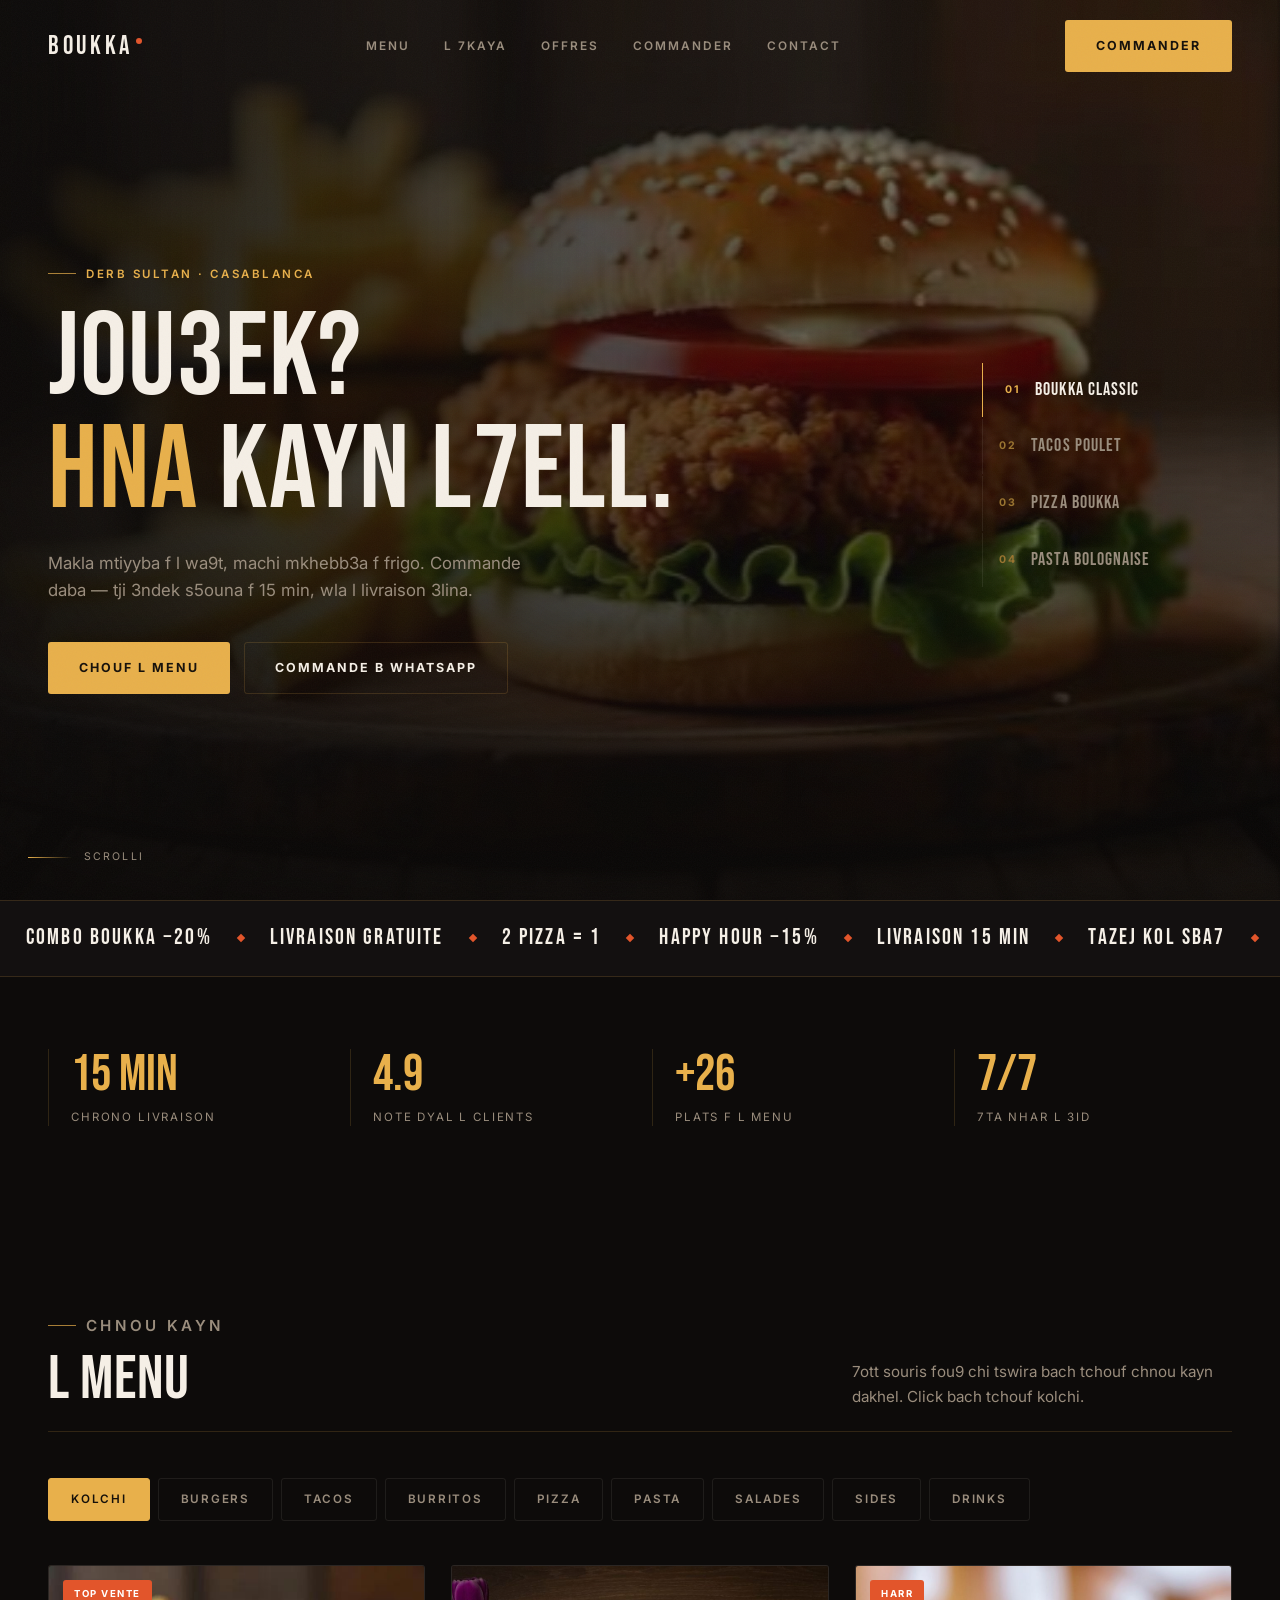
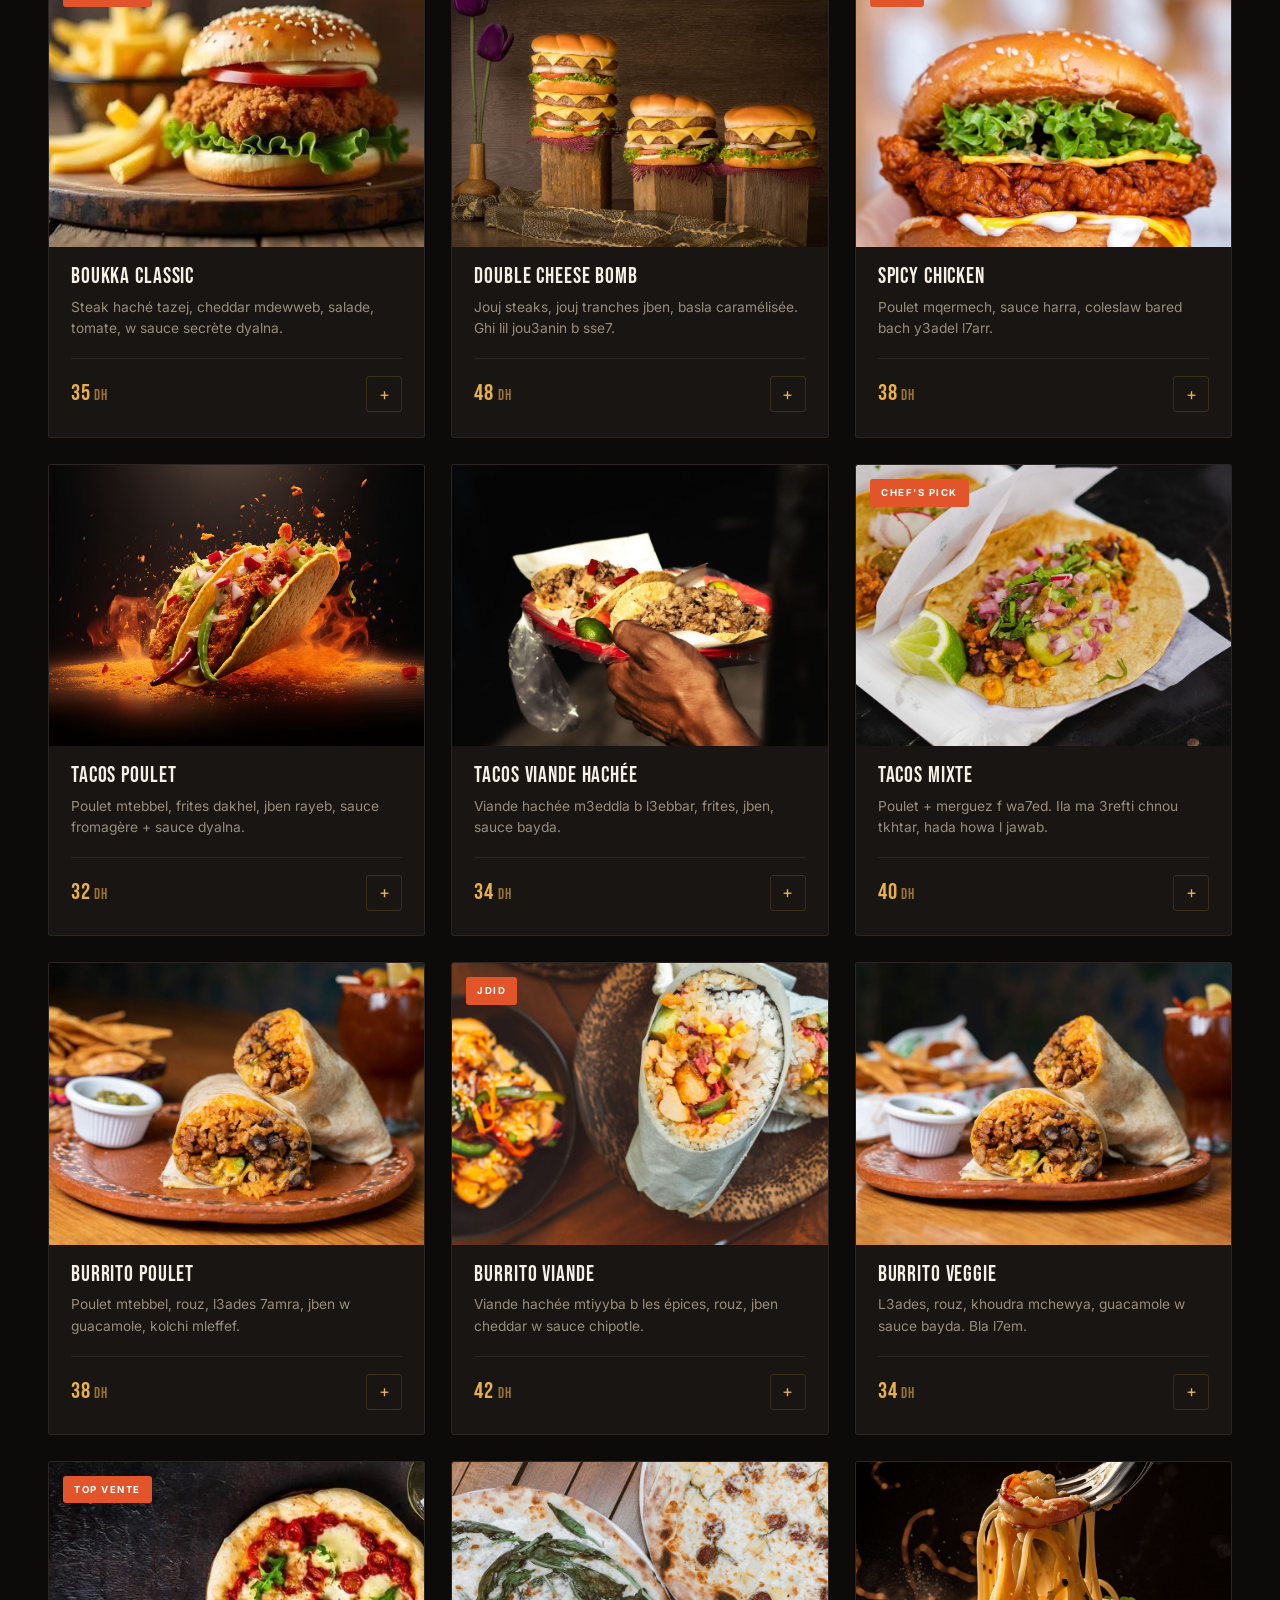
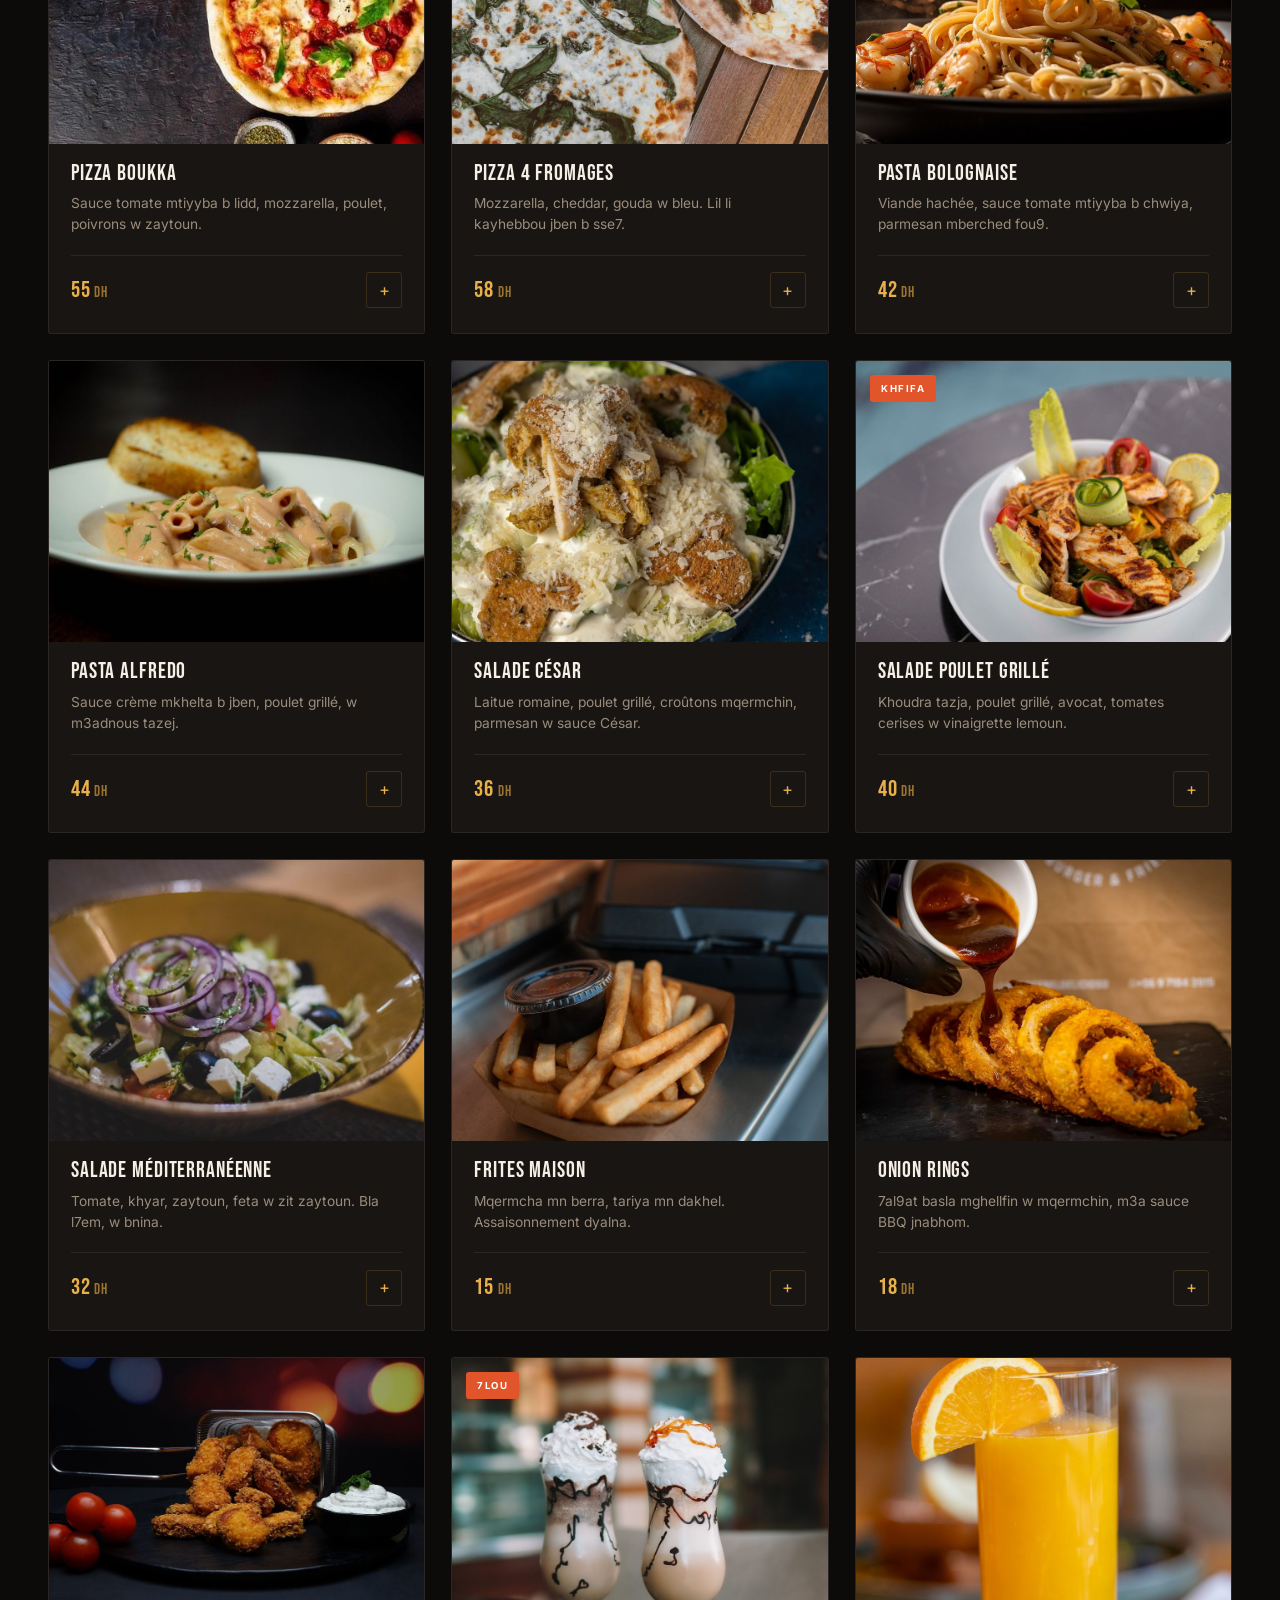
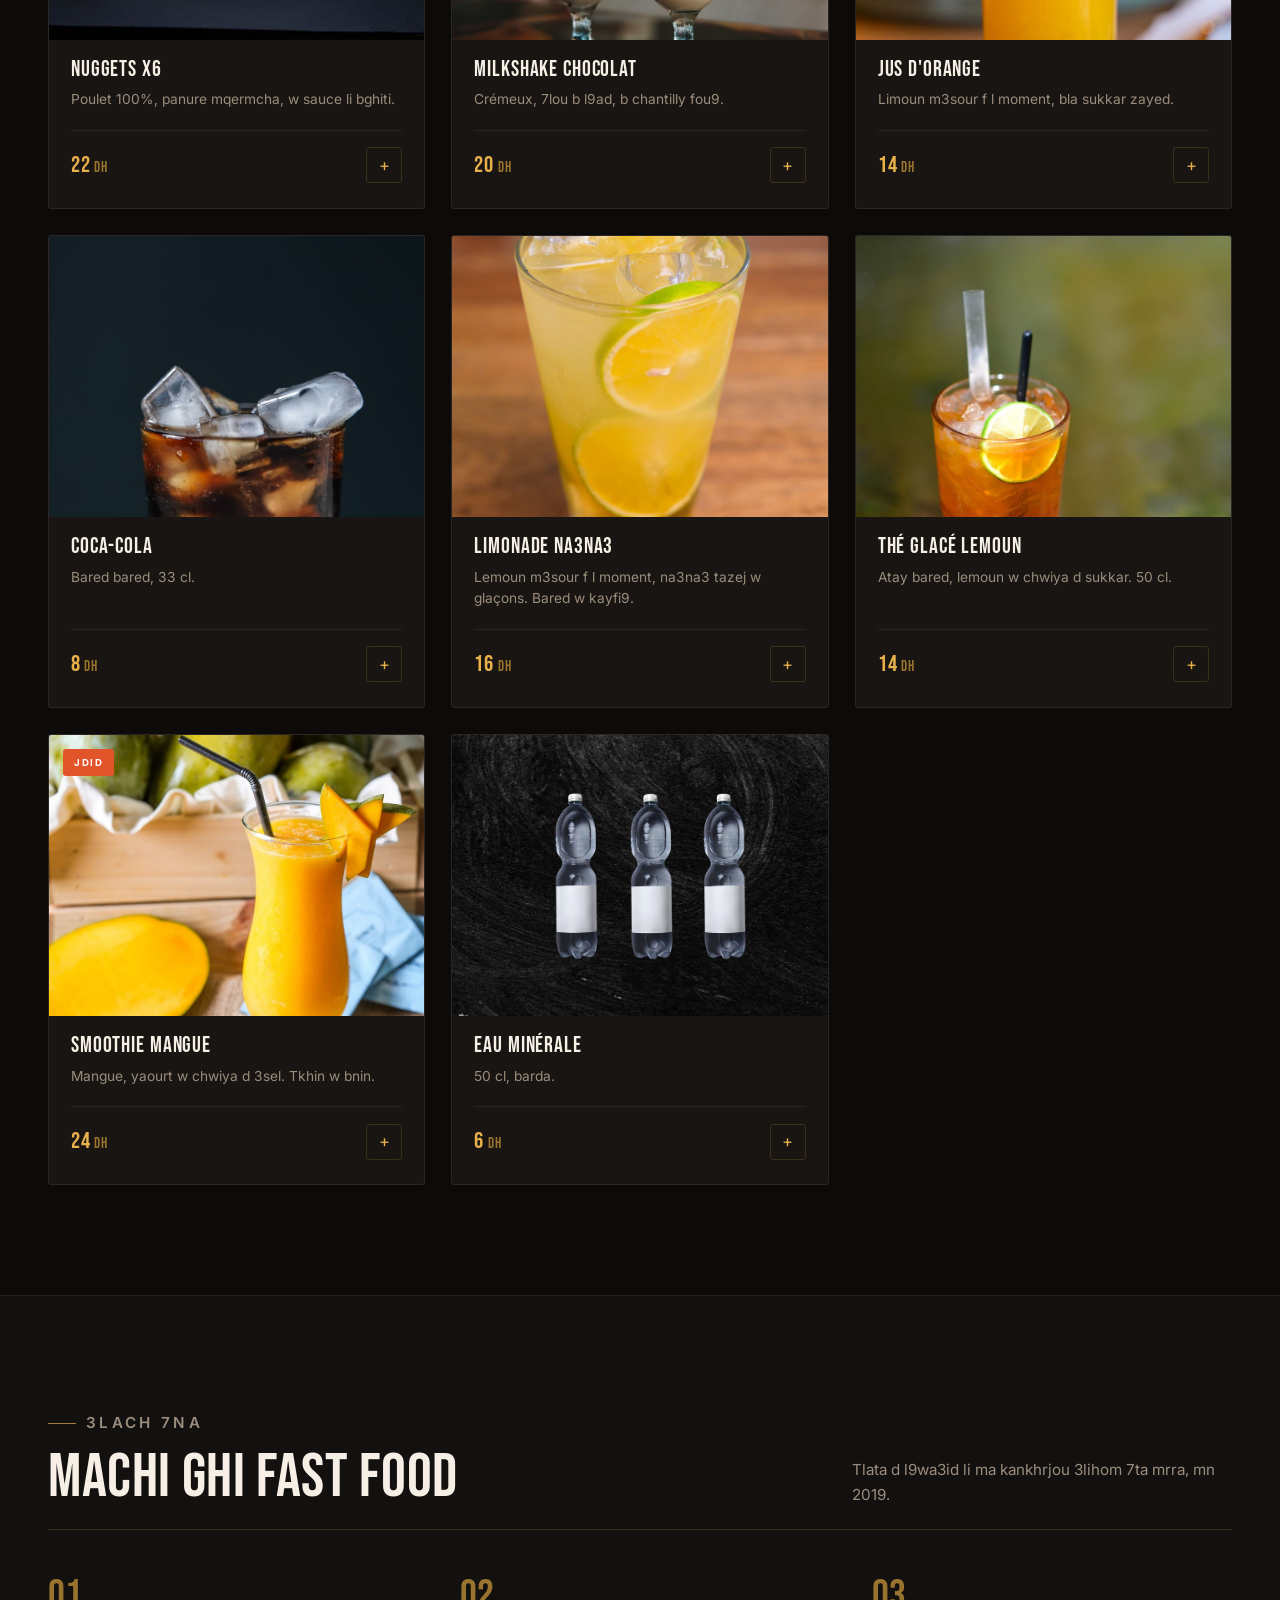
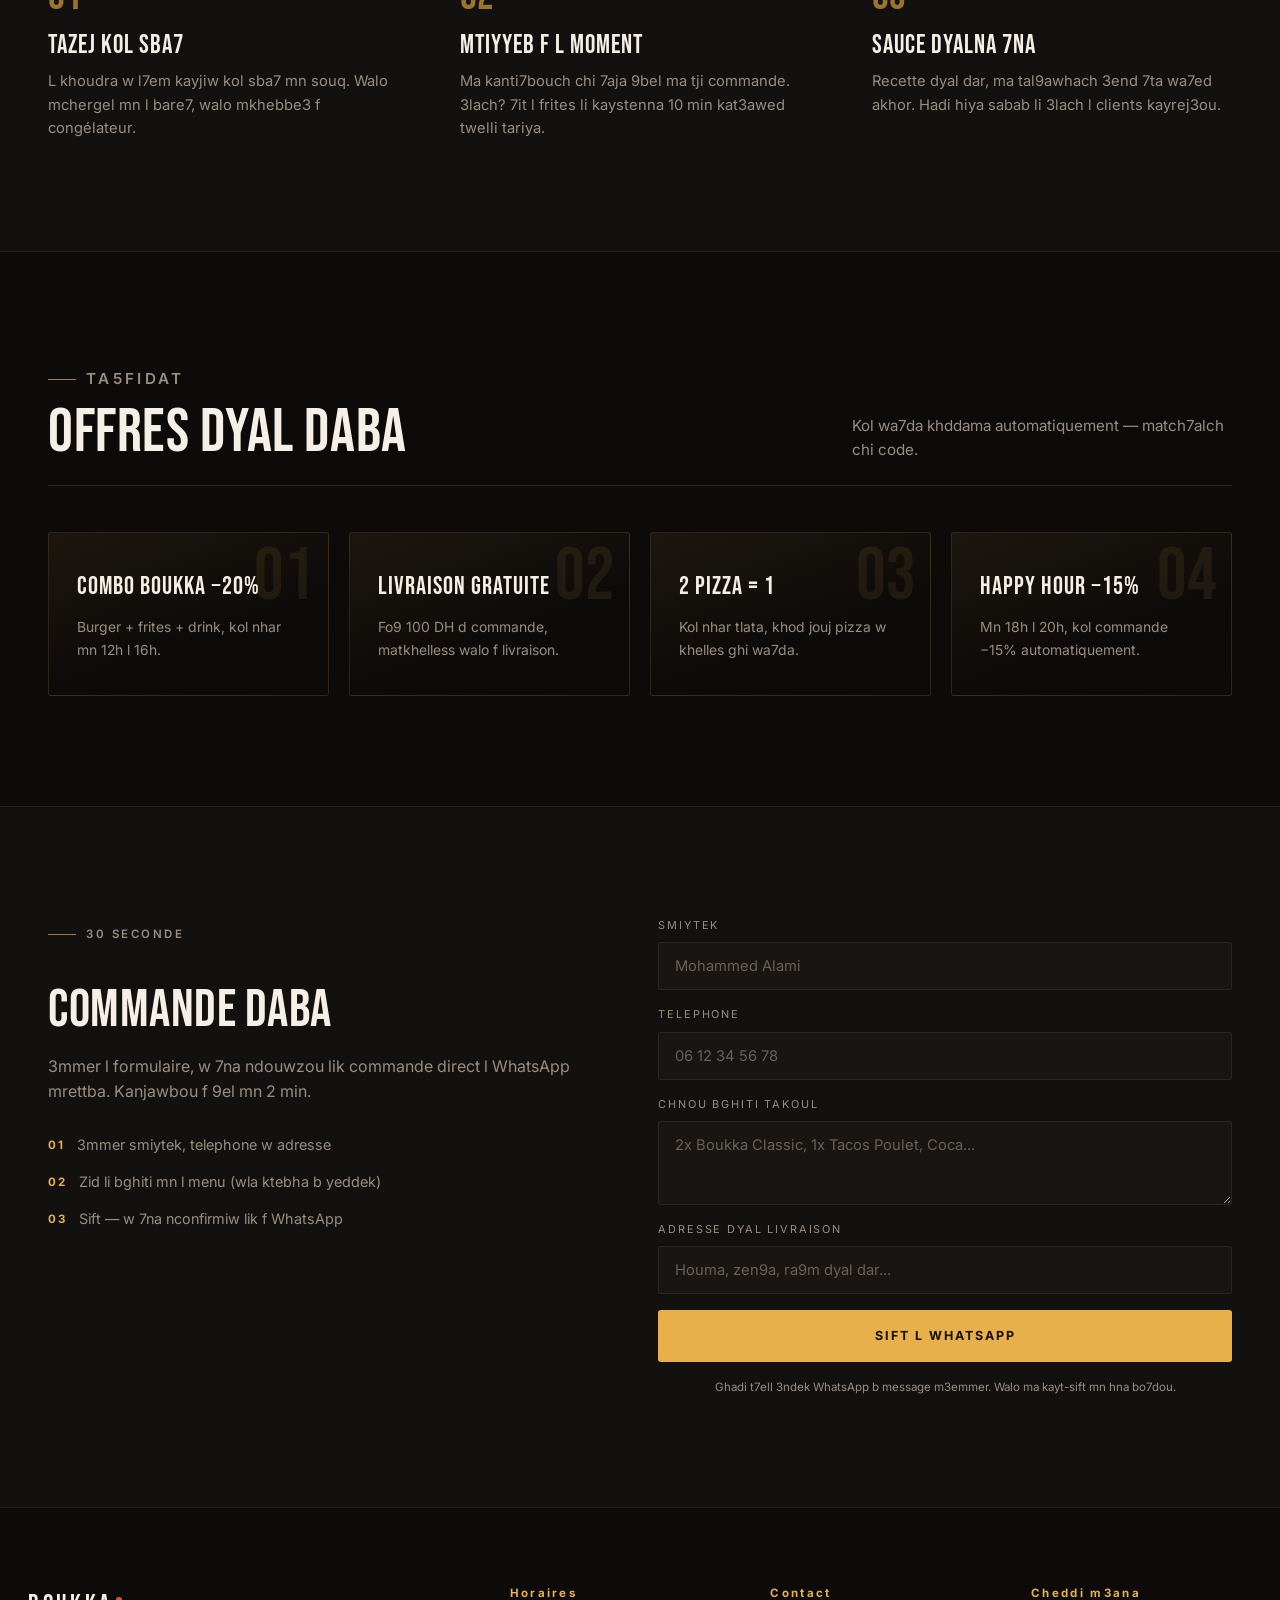
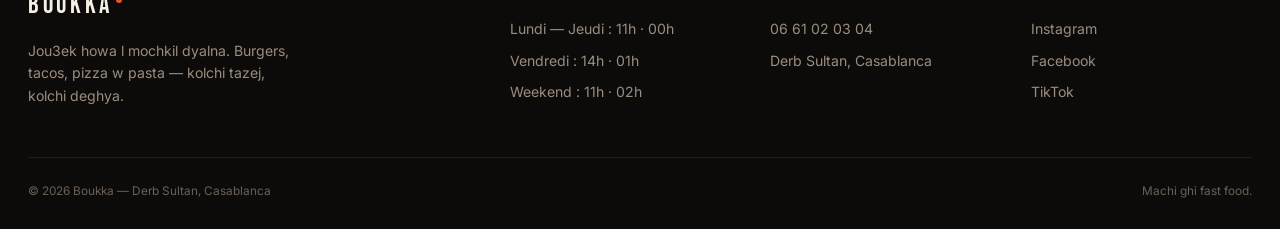
==== commit d662bf5a: "Zid burritos, salades w drinks + tsawer 7a9i9iyin f blast les placeholders Menu wsel mn 16 l 26 plat" ====
--- a/index.html
+++ b/index.html
@@ -64,7 +64,7 @@
 <div class="stats" id="stats">
   <div class="stat"><strong data-count="15" data-suffix=" min">0</strong><span>Chrono livraison</span></div>
   <div class="stat"><strong data-count="4.9" data-decimals="1">0</strong><span>Note dyal l clients</span></div>
-  <div class="stat"><strong data-count="16" data-prefix="+">0</strong><span>Plats f l menu</span></div>
+  <div class="stat"><strong data-count="26" data-prefix="+">0</strong><span>Plats f l menu</span></div>
   <div class="stat"><strong data-count="7" data-suffix="/7">0</strong><span>7ta nhar l 3id</span></div>
 </div>
 
--- a/style.css
+++ b/style.css
@@ -32,6 +32,10 @@
   scroll-behavior:smooth;
   -webkit-text-size-adjust:100%;
 }
+
+/* l nav fixe kaghatti ras l page — bach l ancres ma ydkhloch t7tiha */
+[id]{scroll-margin-top:92px;}
+#top{scroll-margin-top:0;}
 
 body{
   background:var(--bg);
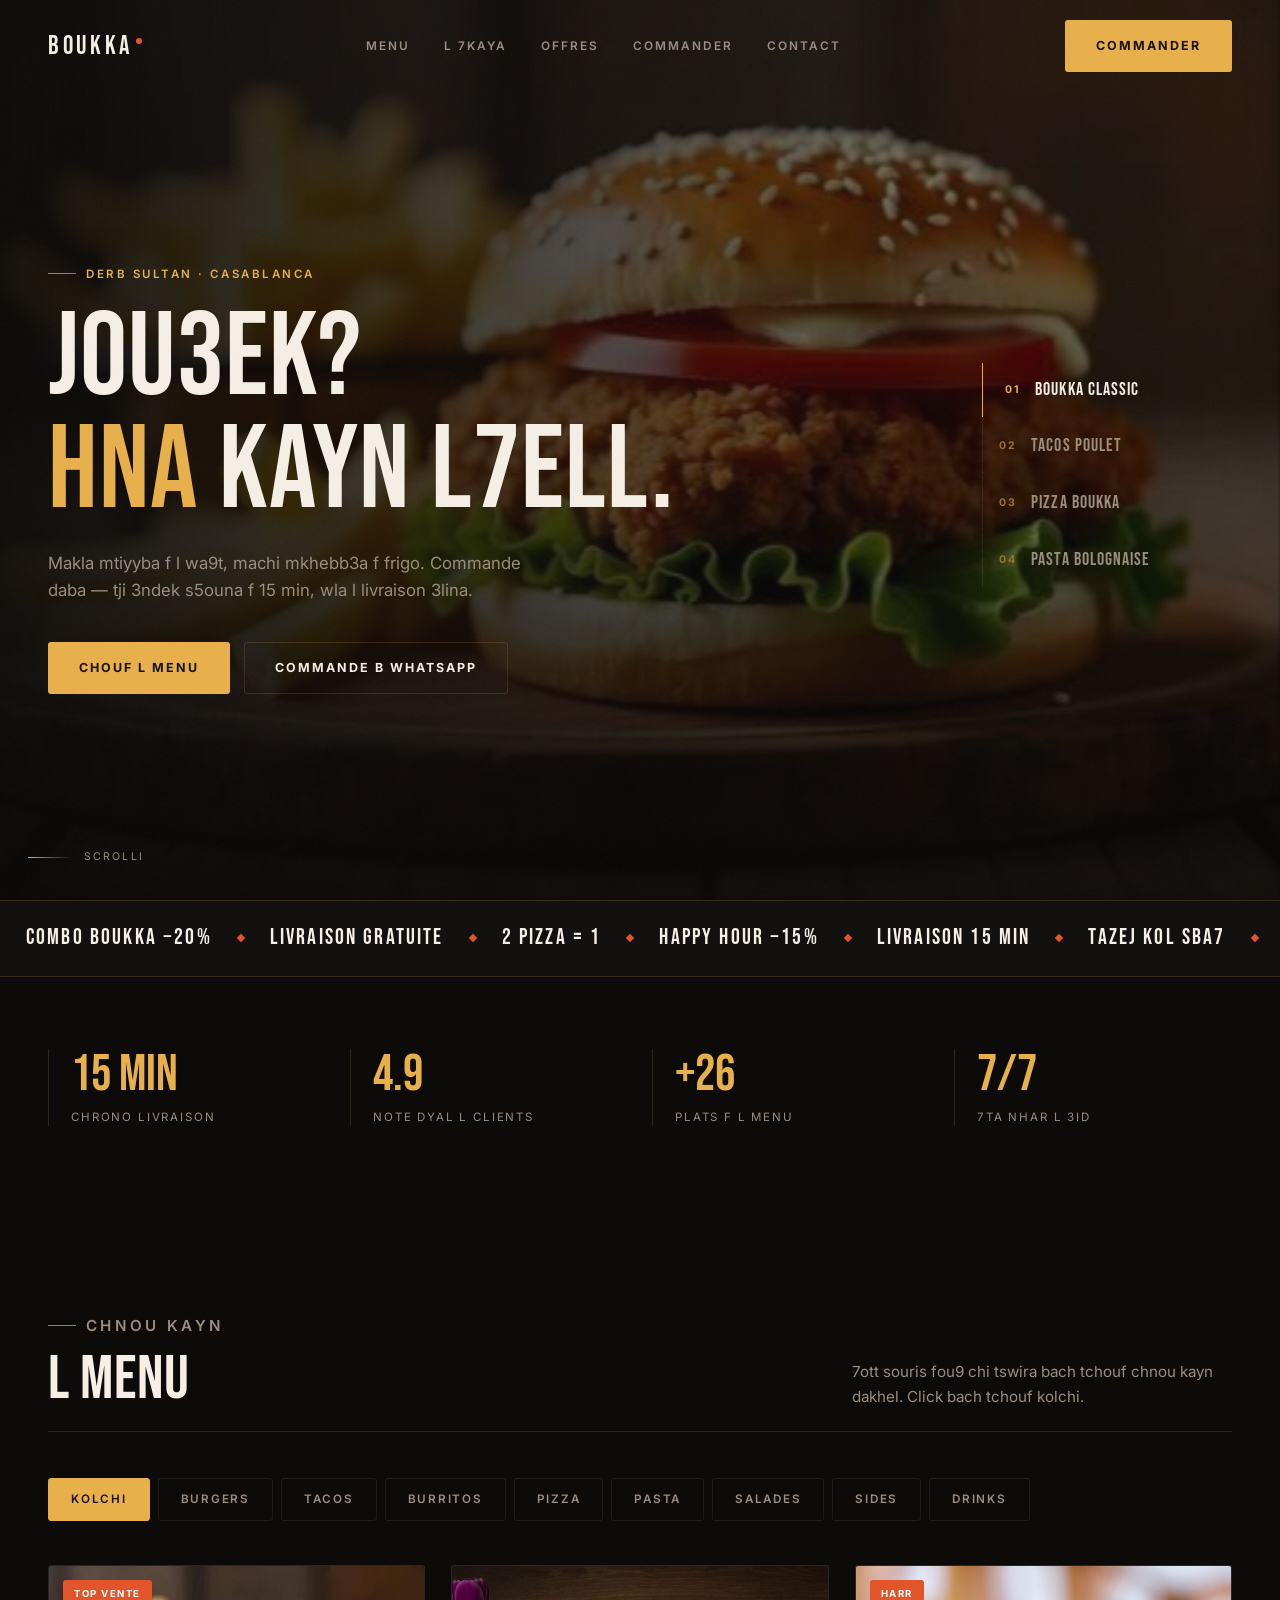
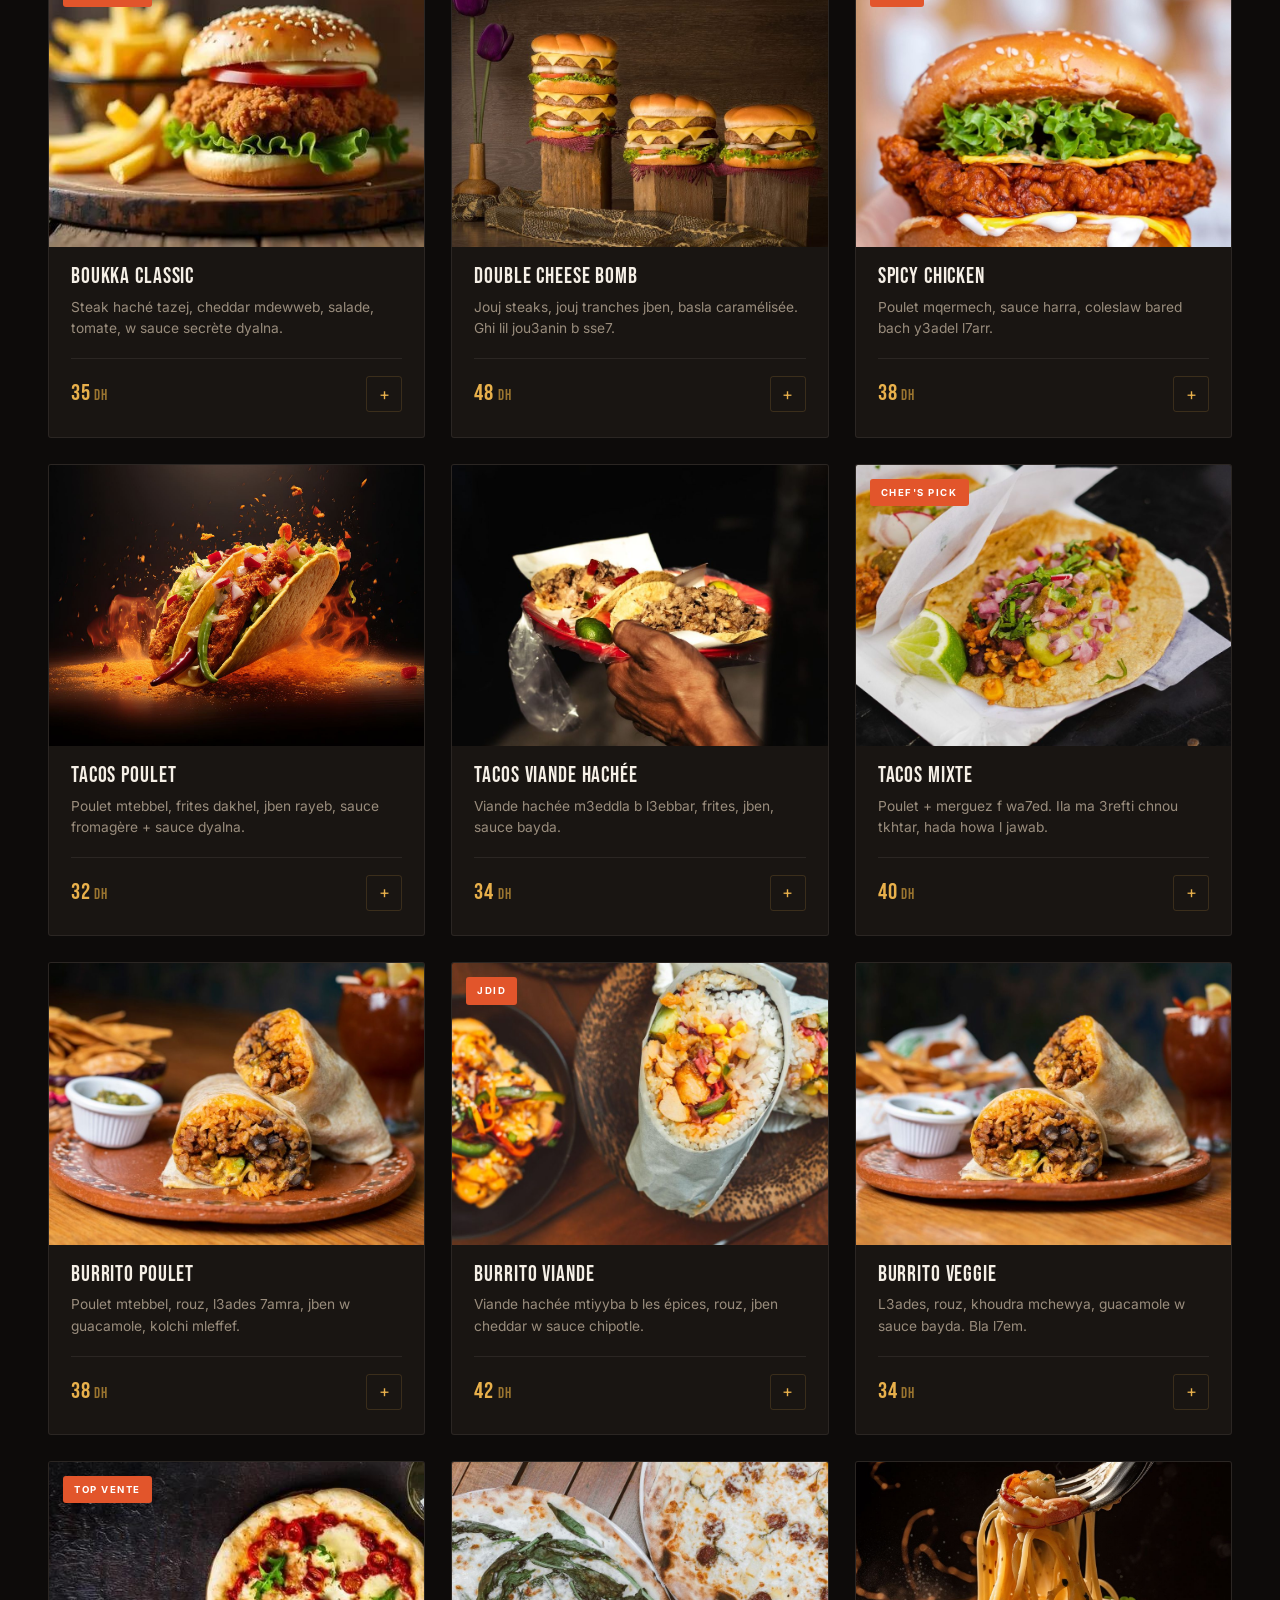
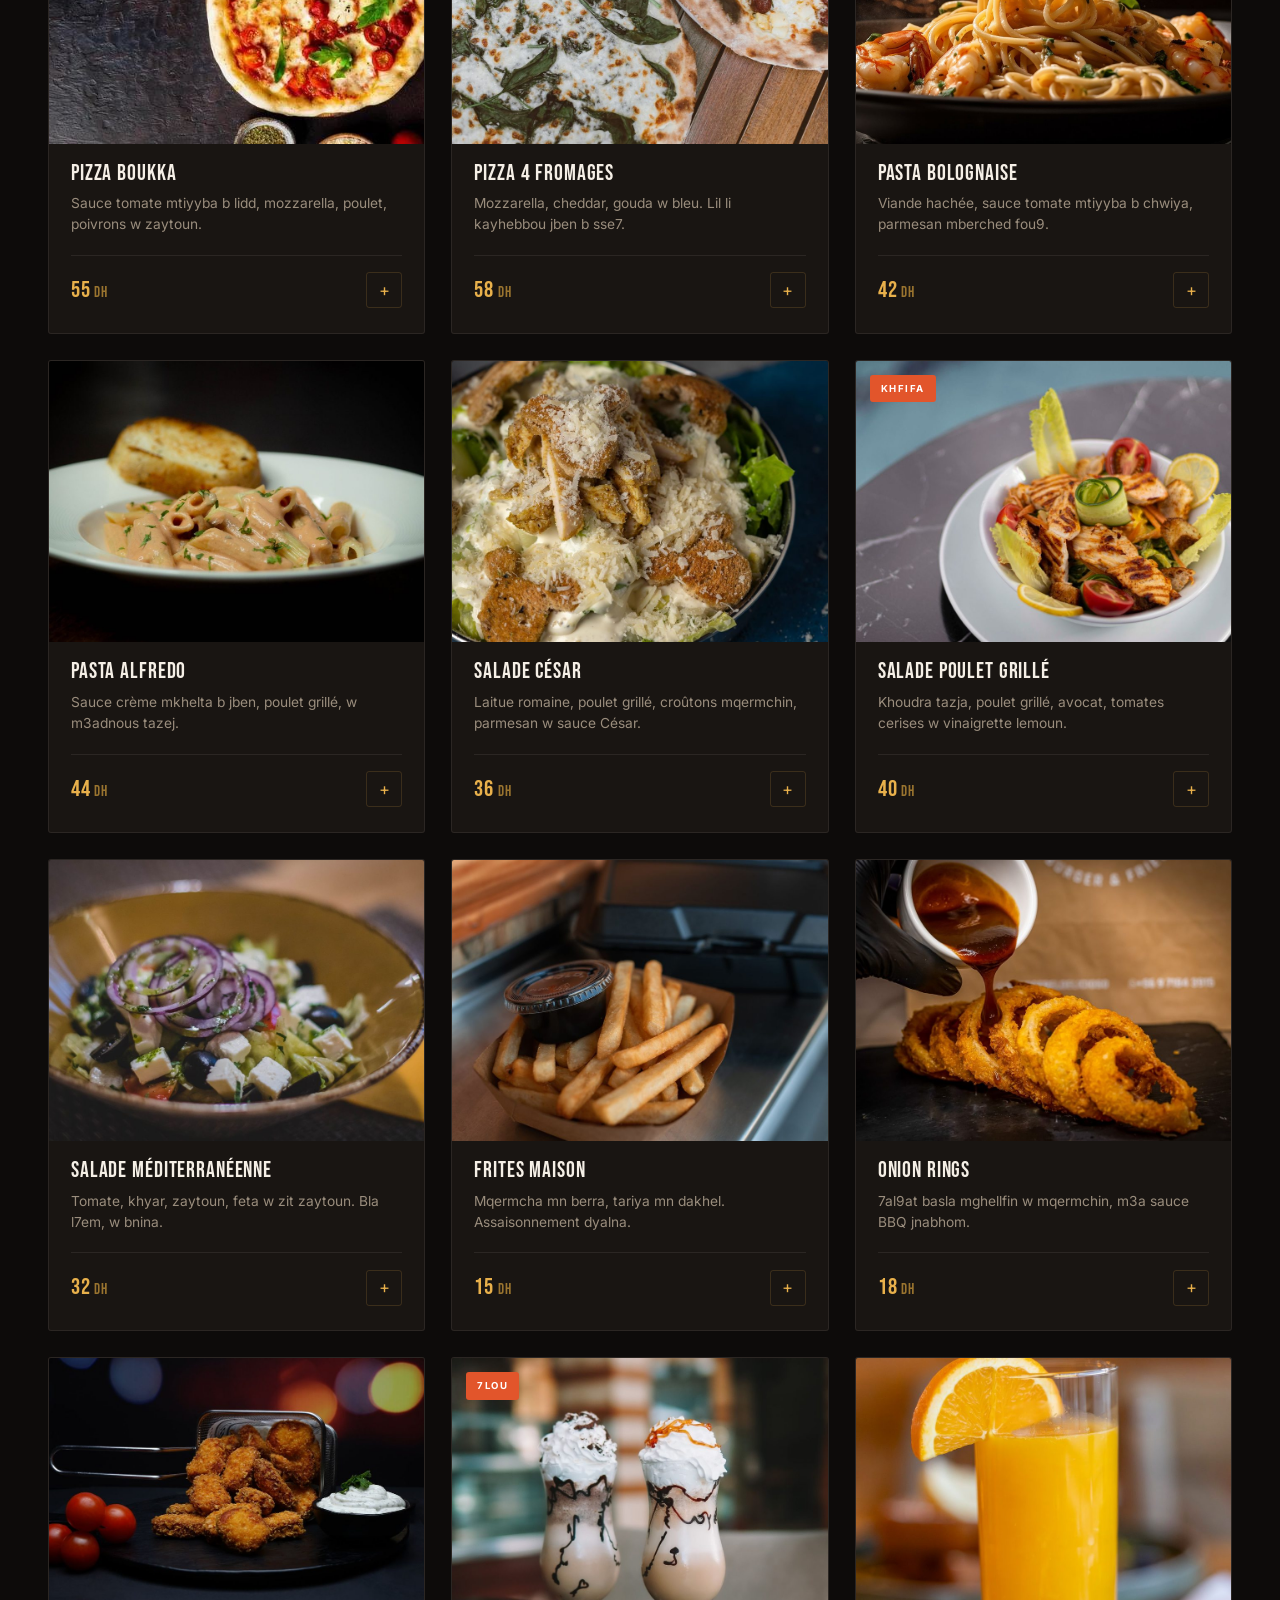
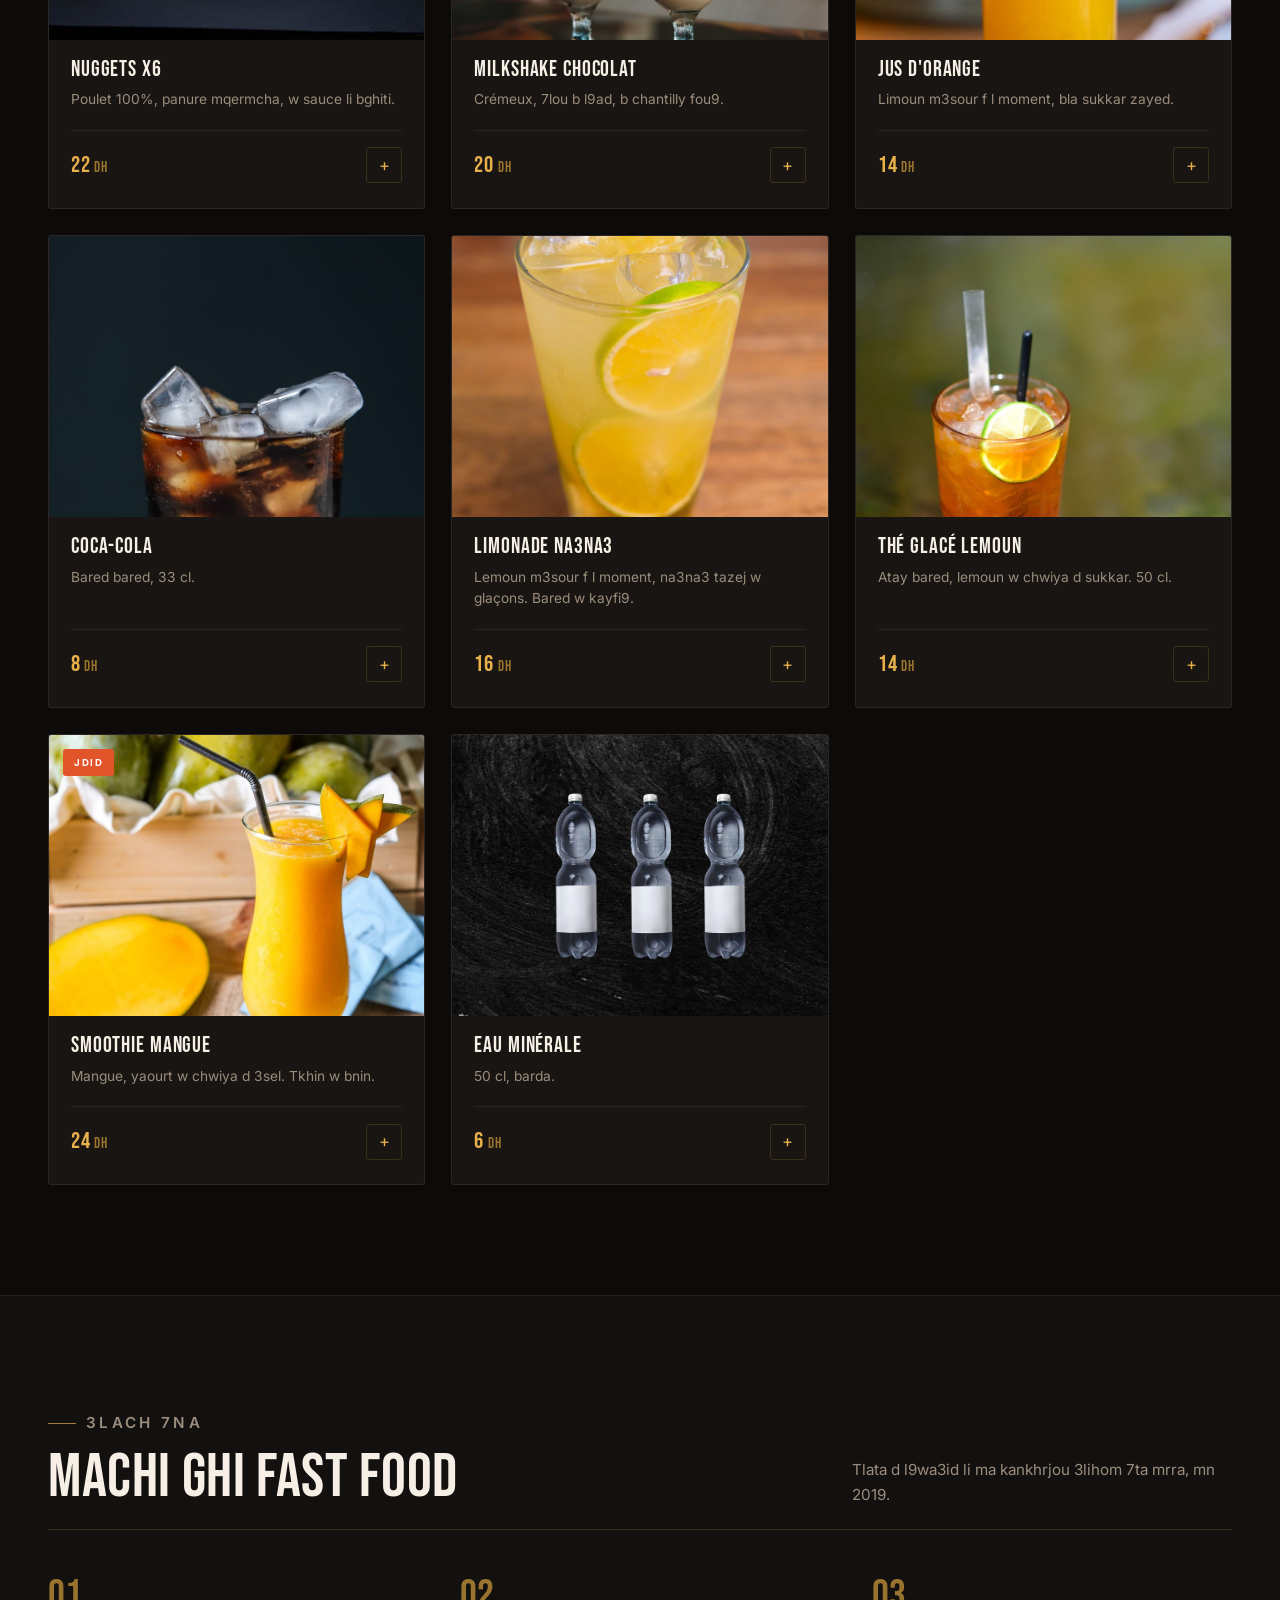
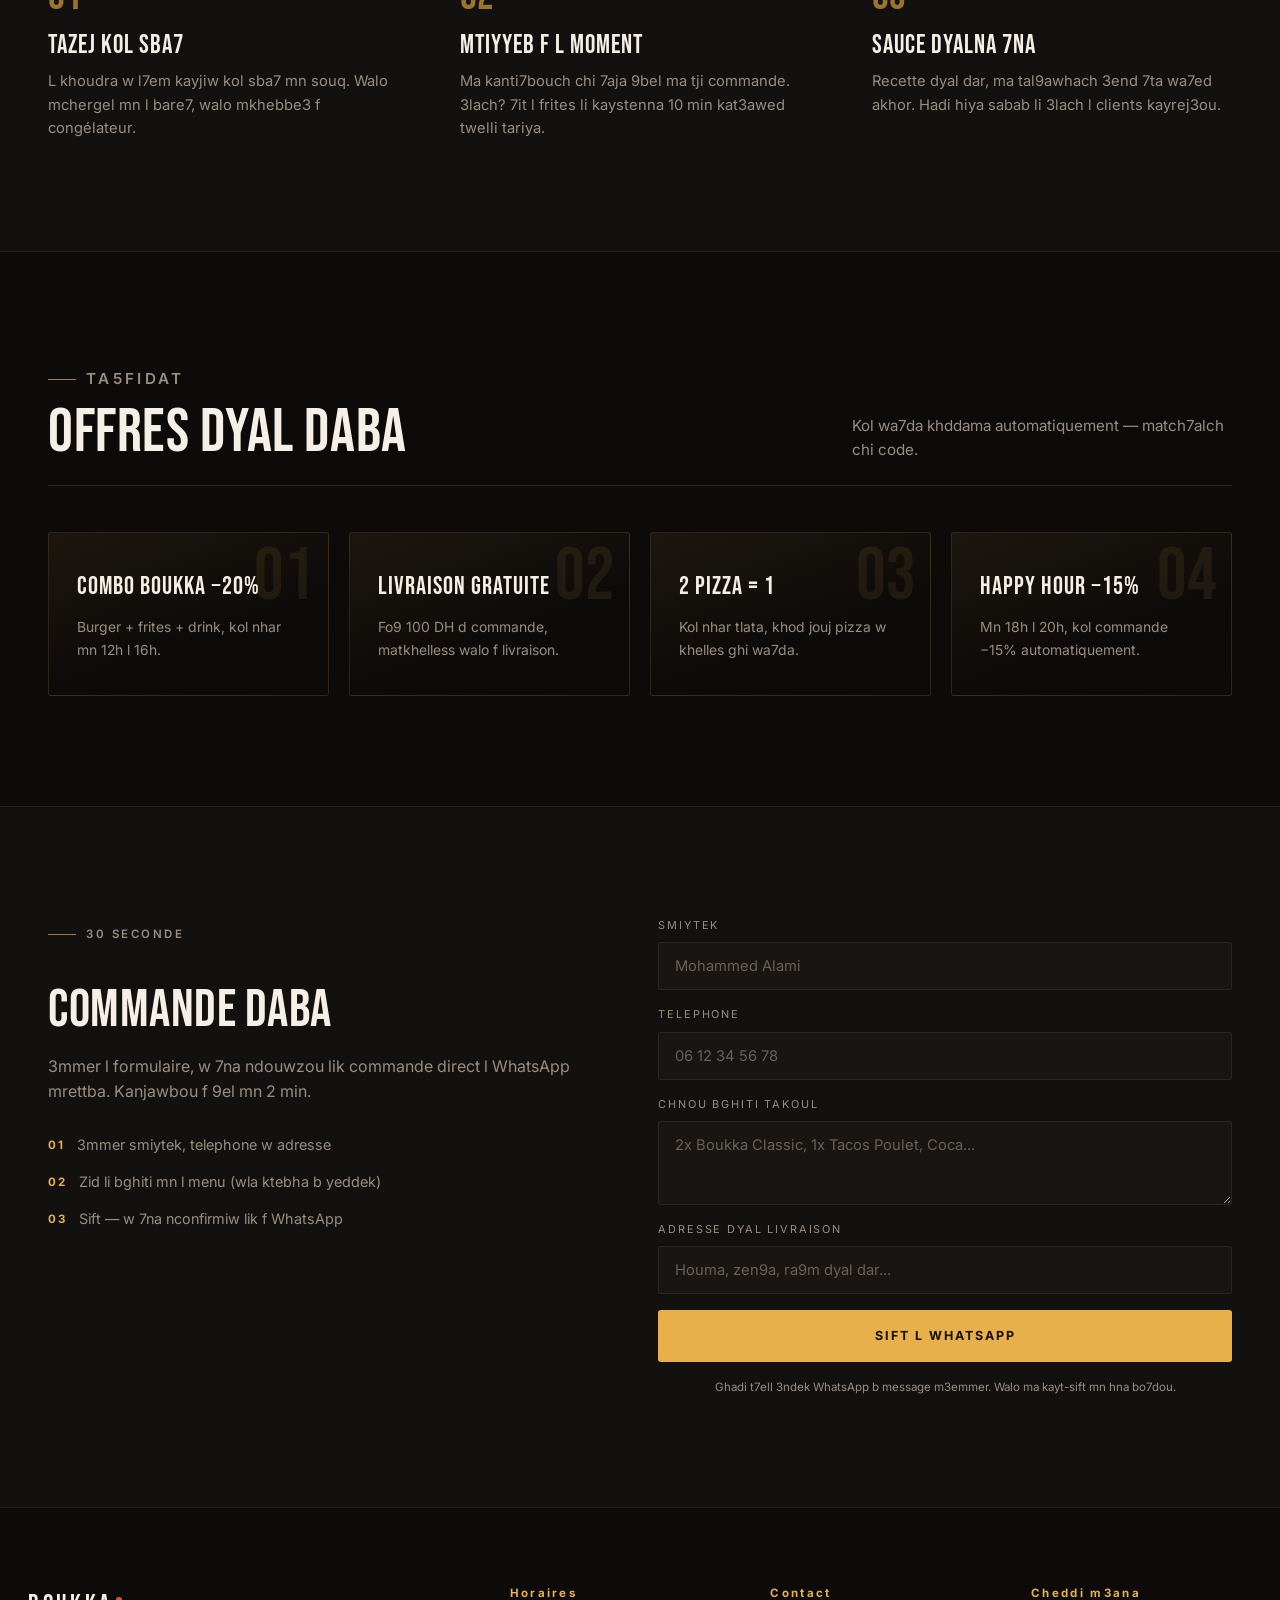
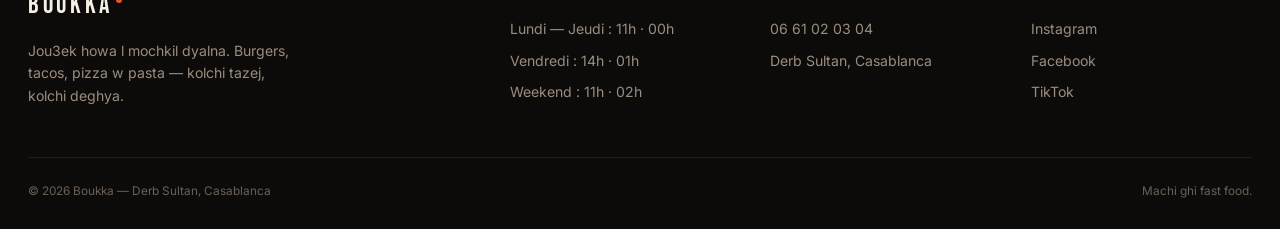
==== commit d409bb51: "Zid id="story" l section bach lien "L 7kaya" f nav ykhdem Co-Authored-By: Claude Opus 5 <noreply@ant" ====
--- a/index.html
+++ b/index.html
@@ -83,7 +83,7 @@
 </section>
 
 <!-- ============ STORY ============ -->
-<section class="story">
+<section class="story" id="story">
   <div class="section">
     <div class="section-head reveal">
       <div>
